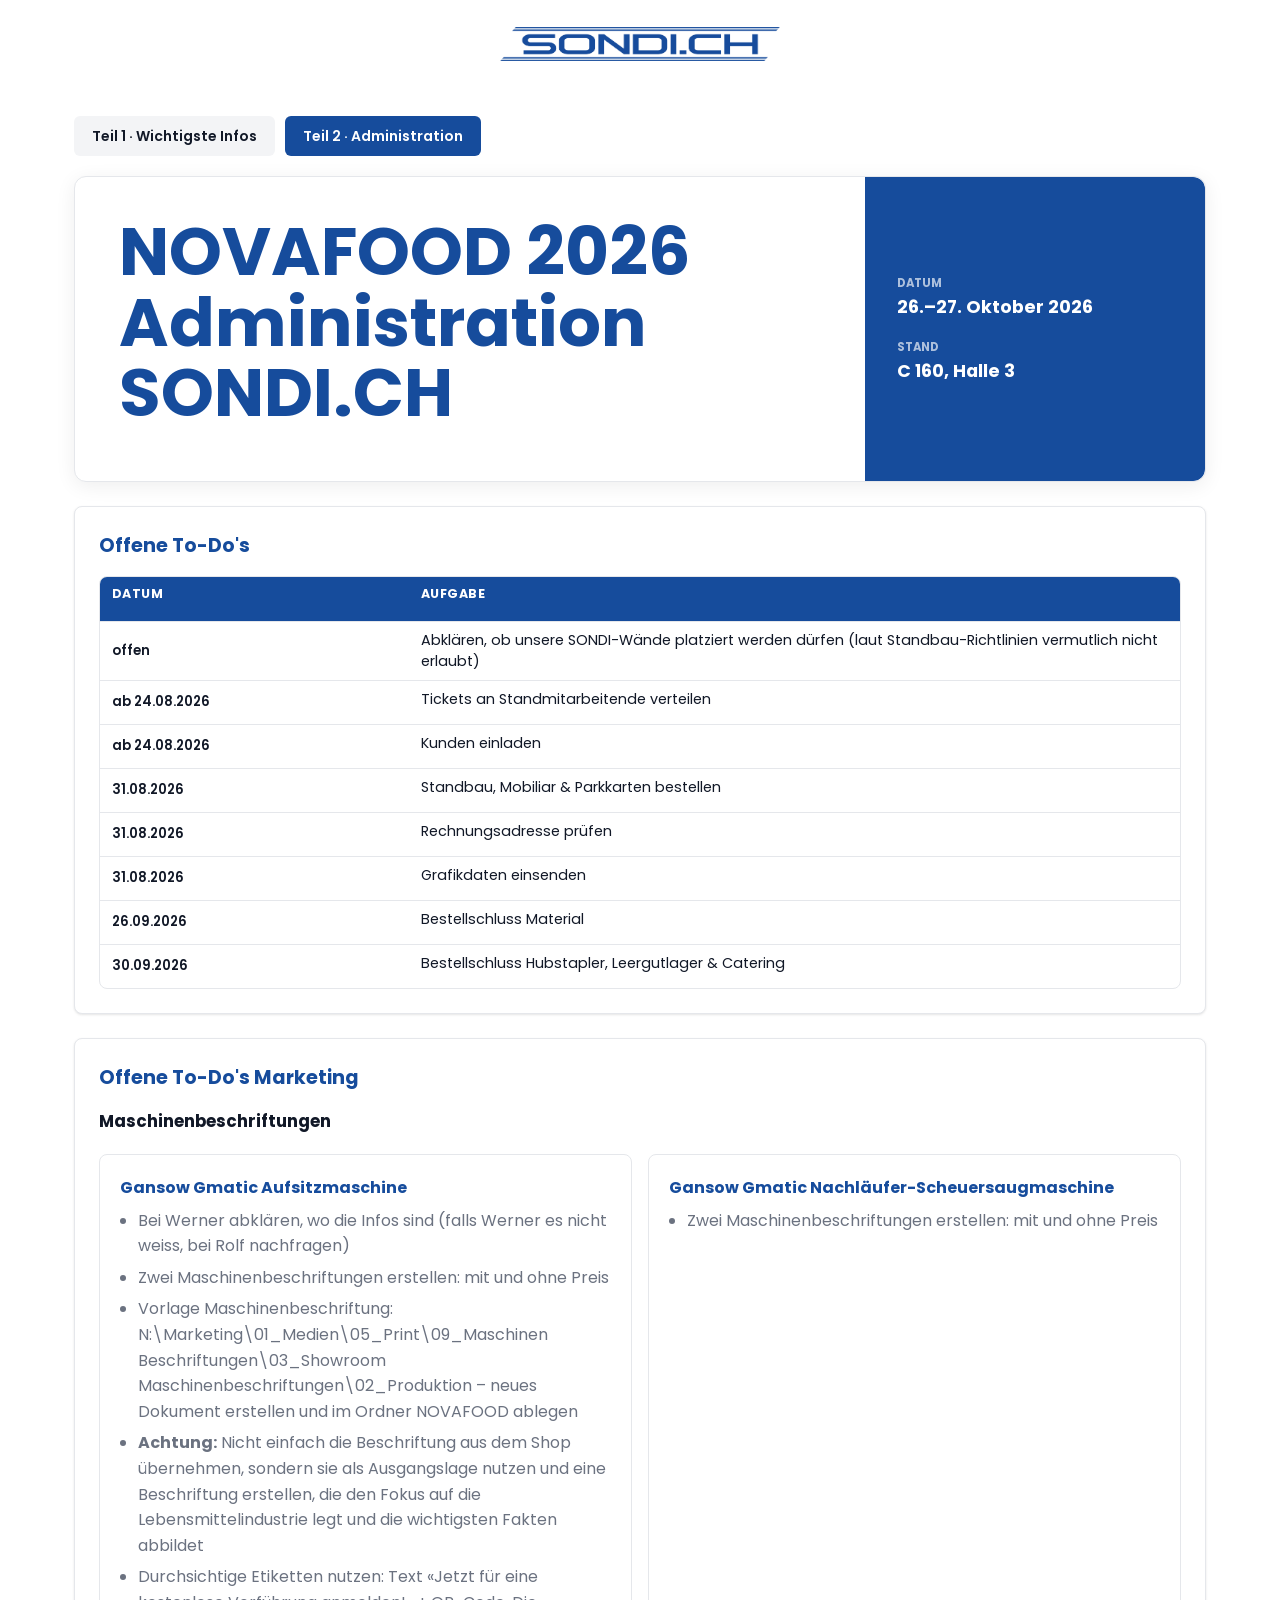
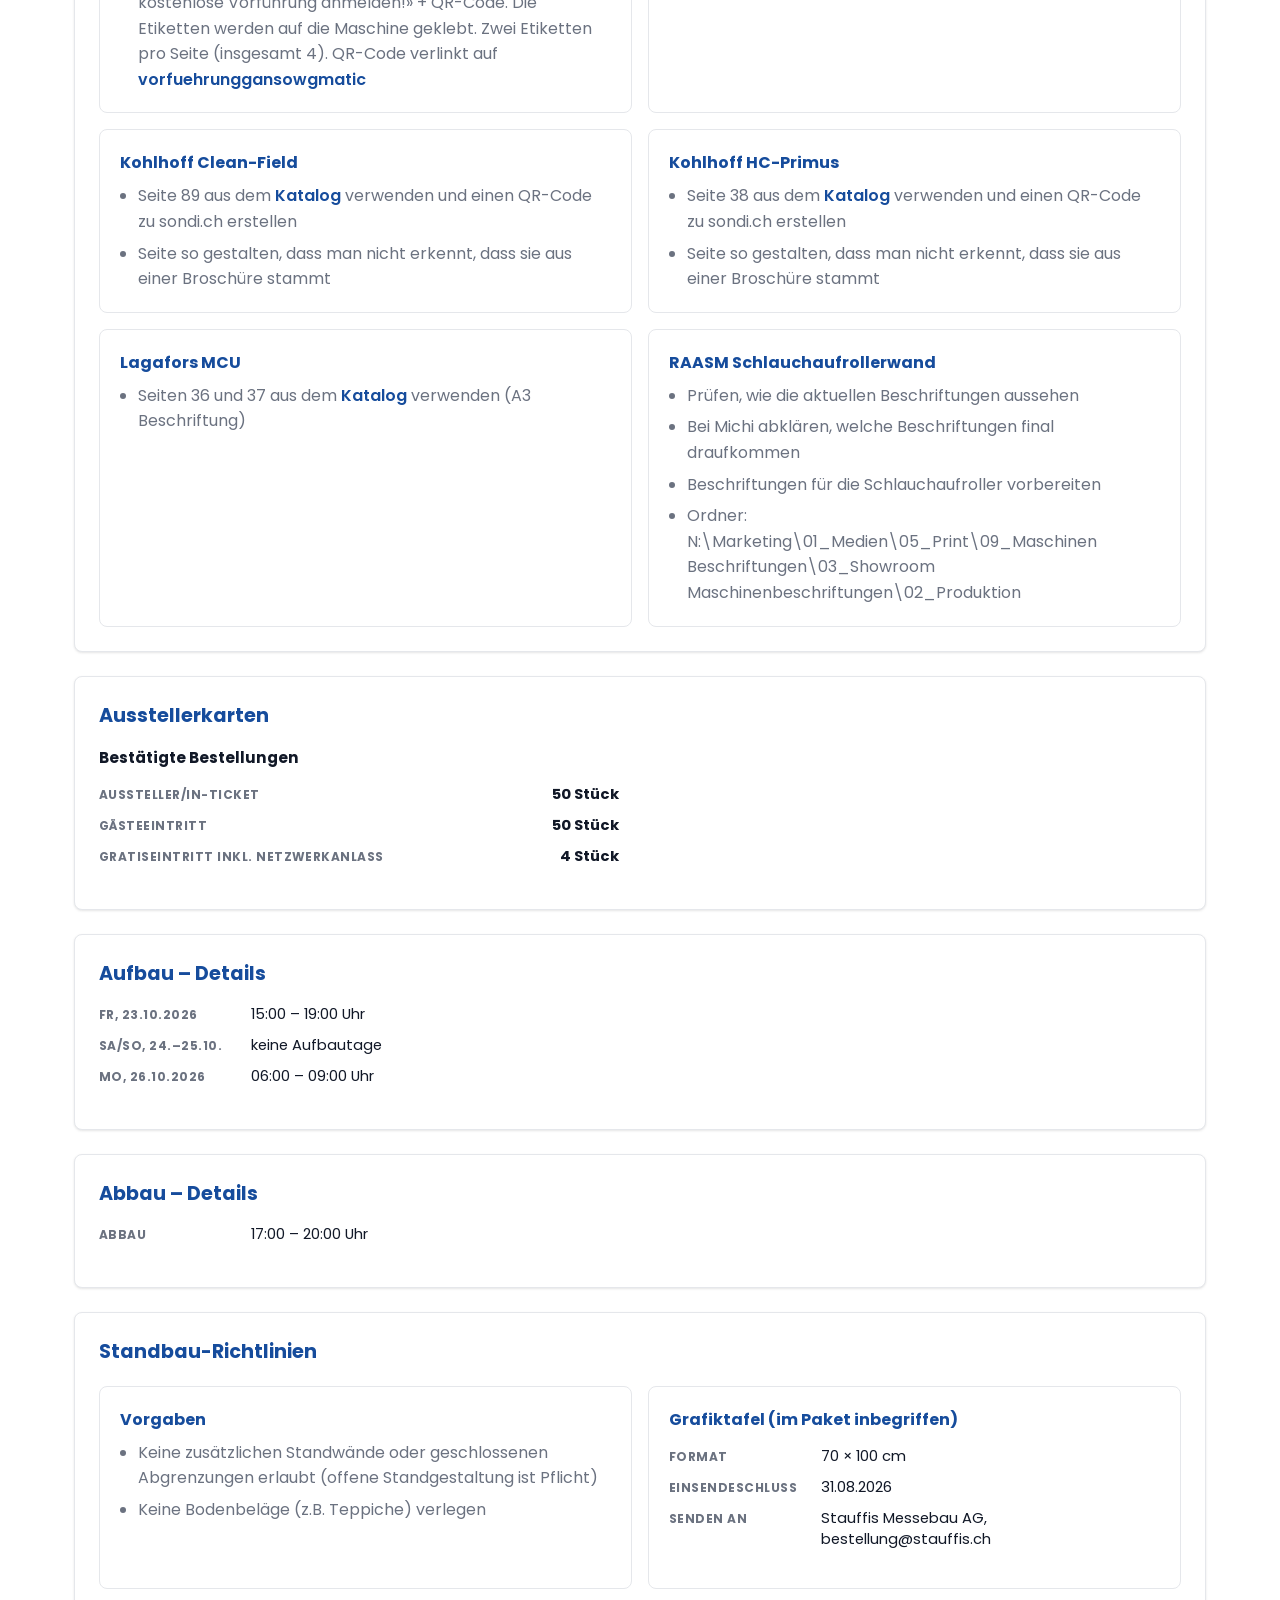
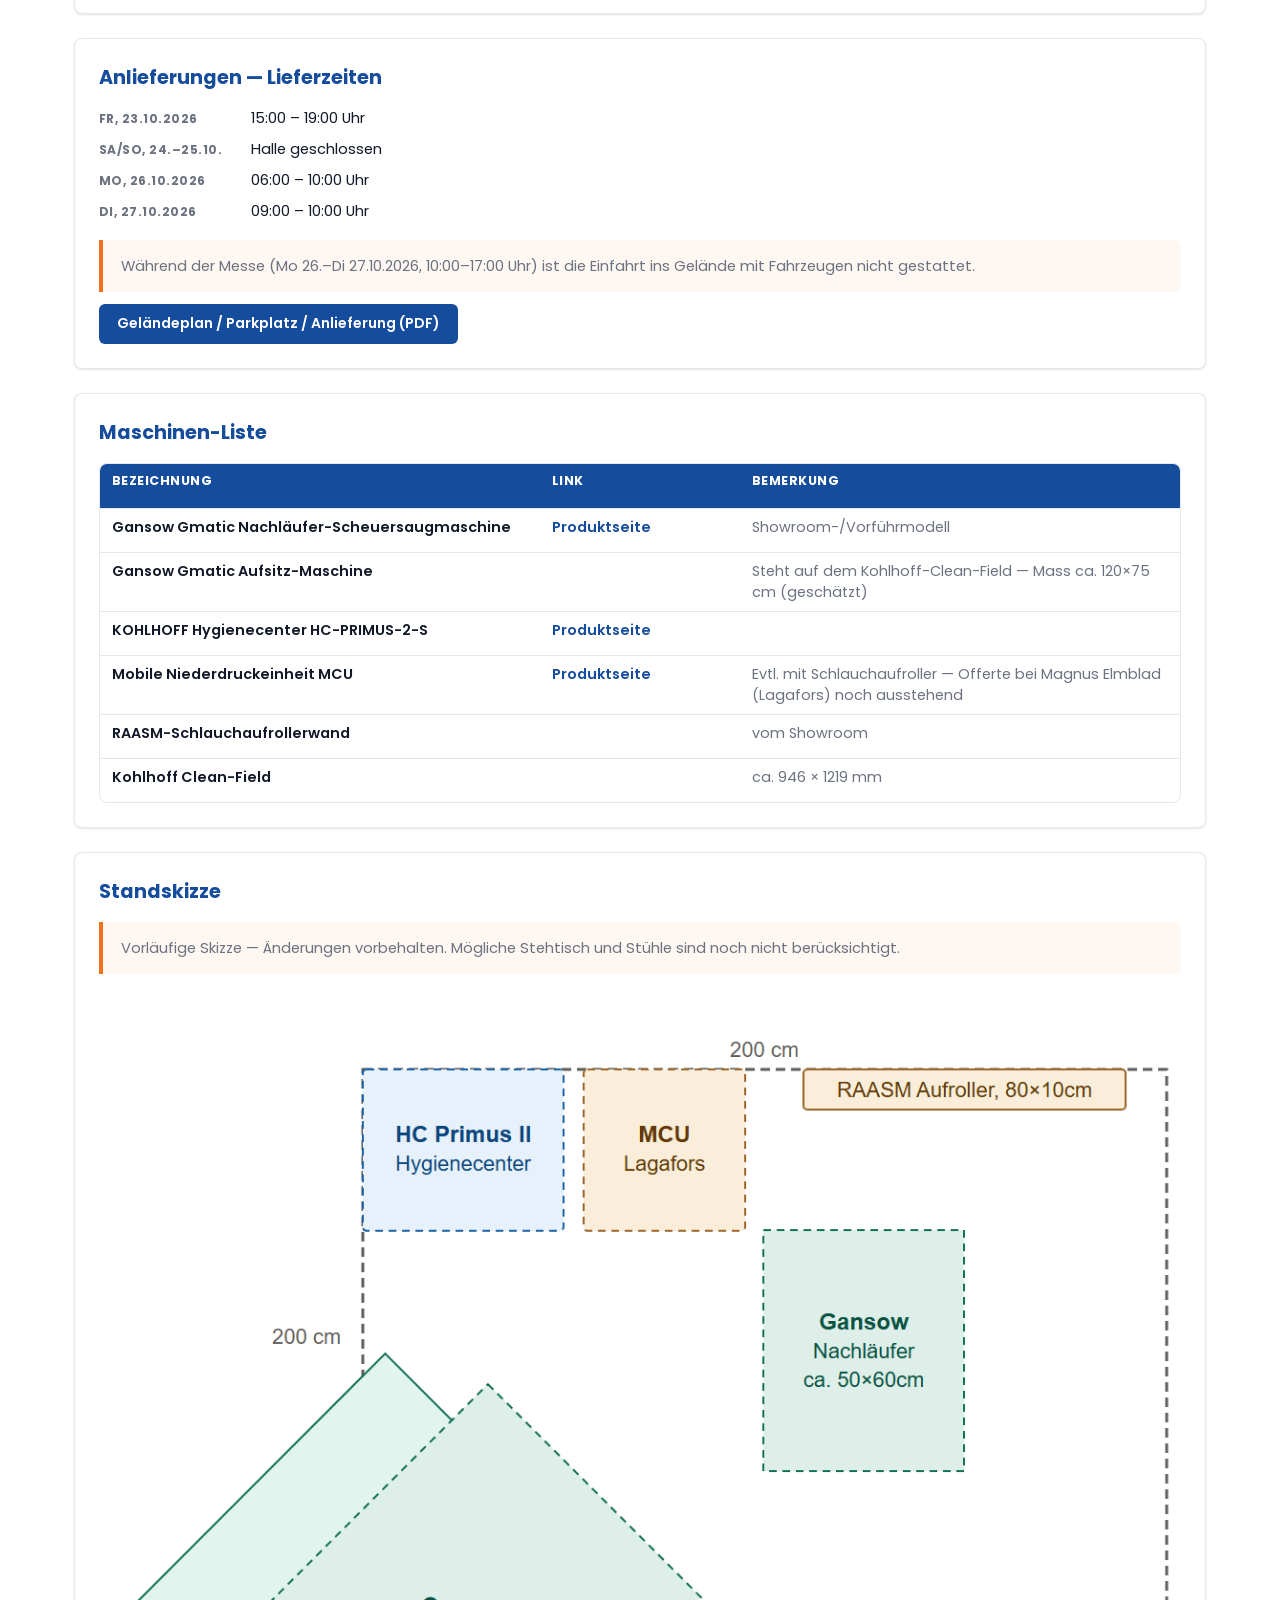
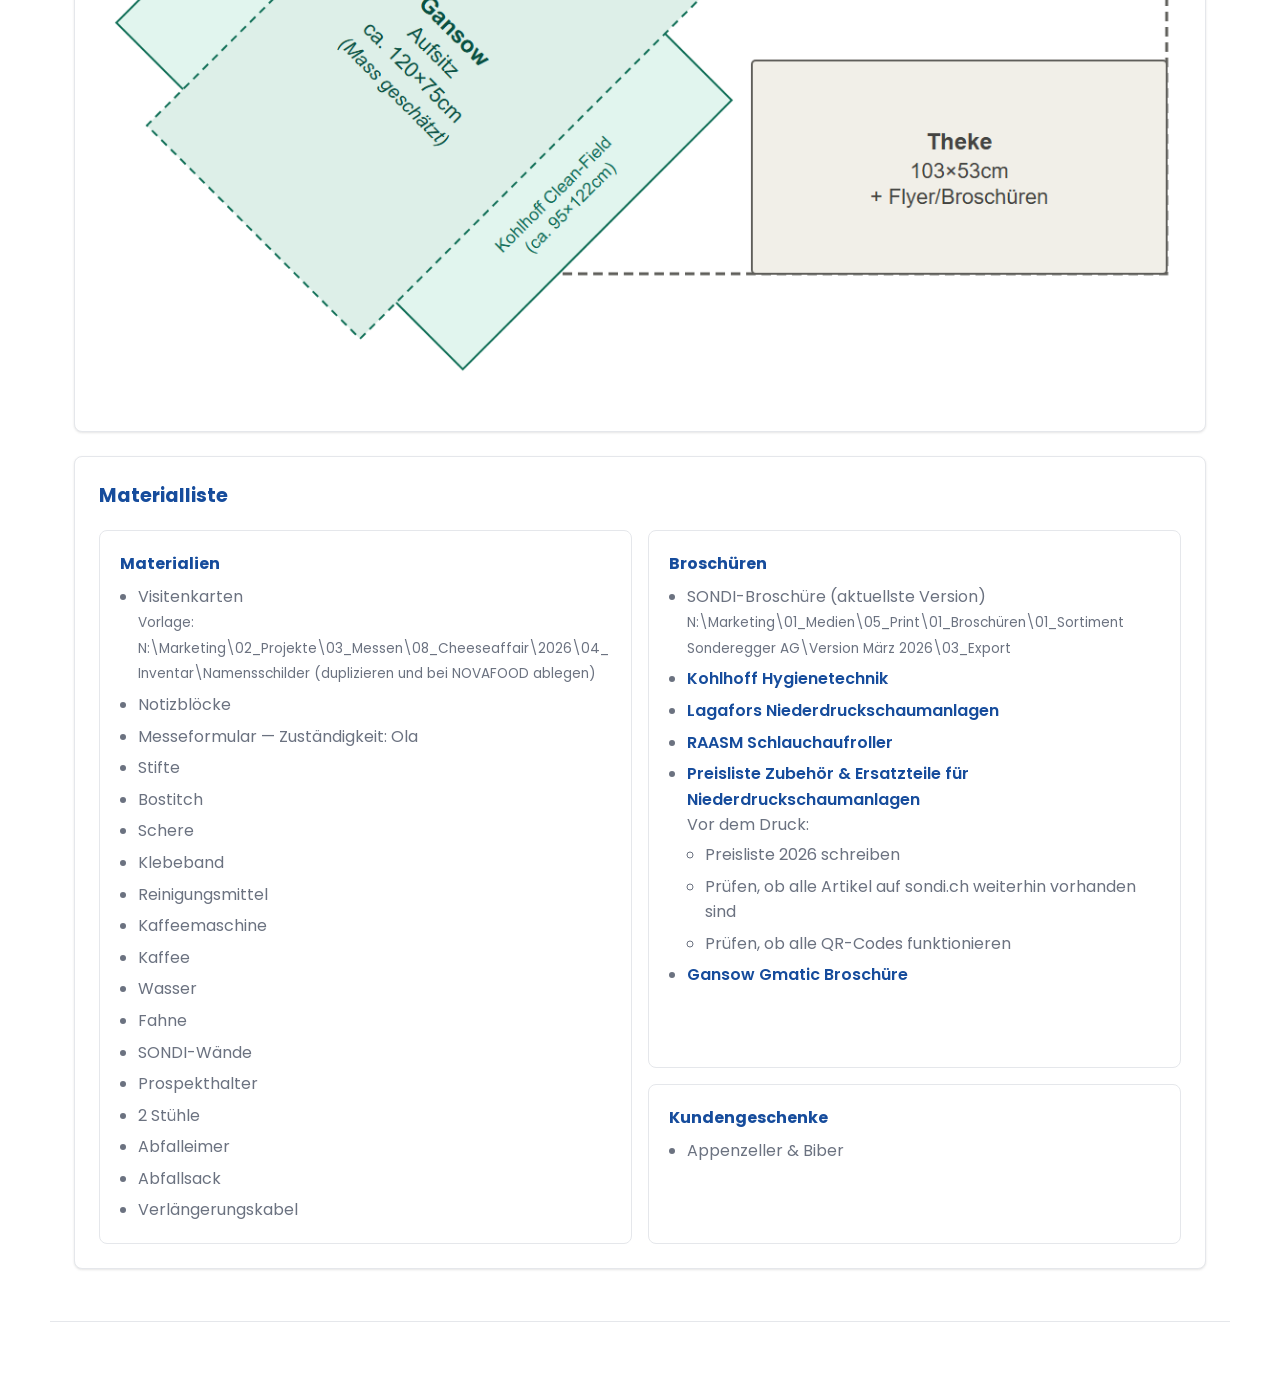
==== administration.html @ f3e2831b "Tool in Teil 1 (Wichtigste Infos) und Teil 2 (Administration) aufteilen Neu: To-Dos Marketing, Mater" ====
<!doctype html>
<html lang="de">
  <head>
    <meta charset="utf-8">
    <meta name="viewport" content="width=device-width, initial-scale=1">
    <title>NOVAFOOD 2026 – Administration SONDI.CH</title>
    <link rel="preconnect" href="https://fonts.googleapis.com">
    <link rel="preconnect" href="https://fonts.gstatic.com" crossorigin>
    <link href="https://fonts.googleapis.com/css2?family=Poppins:wght@400;500;600;700;800&display=swap" rel="stylesheet">
    <link rel="stylesheet" href="novafood-2026.css">
  </head>
  <body class="landing-page">

    <header class="topbar">
      <div class="topbar-inner">
        <a class="brand" href="index.html" aria-label="SONDI.CH Startseite">
          <img src="Logo sondi.ch_RGB.jpg" alt="SONDI.CH Logo" onerror="this.parentElement.classList.add('logo-missing')">
          <span>SONDI.CH</span>
        </a>
      </div>
    </header>

    <main>
      <div class="part-switch" role="navigation" aria-label="Bereiche">
        <a class="secondary-action" href="index.html">Teil 1 · Wichtigste Infos</a>
        <a class="primary-action" href="administration.html" aria-current="page">Teil 2 · Administration</a>
      </div>

      <section class="hero" id="infos">
        <div class="hero-copy">
          <h1>NOVAFOOD 2026<br>Administration SONDI.CH</h1>
        </div>
        <aside class="status-panel" aria-label="Projekt Kennzahlen">
          <div>
            <span class="label">Datum</span>
            <strong>26.–27. Oktober 2026</strong>
          </div>
          <div>
            <span class="label">Stand</span>
            <strong>C 160, Halle 3</strong>
          </div>
        </aside>
      </section>

      <section class="table-section" id="termine">
        <div class="section-head compact">
          <h2>Offene To-Do's</h2>
        </div>
        <div class="data-table pending-table" role="table" aria-label="Termine und To-dos">
          <div class="table-head" role="row">
            <span role="columnheader">Datum</span>
            <span role="columnheader">Aufgabe</span>
          </div>
          <div role="row"><span>offen</span><span>Abklären, ob unsere SONDI-Wände platziert werden dürfen (laut Standbau-Richtlinien vermutlich nicht erlaubt)</span></div>
          <div role="row"><span>ab 24.08.2026</span><span>Tickets an Standmitarbeitende verteilen</span></div>
          <div role="row"><span>ab 24.08.2026</span><span>Kunden einladen</span></div>
          <div role="row"><span>31.08.2026</span><span>Standbau, Mobiliar &amp; Parkkarten bestellen</span></div>
          <div role="row"><span>31.08.2026</span><span>Rechnungsadresse prüfen</span></div>
          <div role="row"><span>31.08.2026</span><span>Grafikdaten einsenden</span></div>
          <div role="row"><span>26.09.2026</span><span>Bestellschluss Material</span></div>
          <div role="row"><span>30.09.2026</span><span>Bestellschluss Hubstapler, Leergutlager &amp; Catering</span></div>
        </div>
      </section>

      <section class="info-band" id="todo-marketing">
        <div class="section-head compact">
          <h2>Offene To-Do's Marketing</h2>
        </div>
        <h3 style="margin: 0 0 4px; font-size: 1.05rem;">Maschinenbeschriftungen</h3>
        <div class="split-grid">
          <article>
            <h3>Gansow Gmatic Aufsitzmaschine</h3>
            <ul>
              <li>Bei Werner abklären, wo die Infos sind (falls Werner es nicht weiss, bei Rolf nachfragen)</li>
              <li>Zwei Maschinenbeschriftungen erstellen: mit und ohne Preis</li>
              <li>Vorlage Maschinenbeschriftung: N:\Marketing\01_Medien\05_Print\09_Maschinen Beschriftungen\03_Showroom Maschinenbeschriftungen\02_Produktion – neues Dokument erstellen und im Ordner NOVAFOOD ablegen</li>
              <li><strong>Achtung:</strong> Nicht einfach die Beschriftung aus dem Shop übernehmen, sondern sie als Ausgangslage nutzen und eine Beschriftung erstellen, die den Fokus auf die Lebensmittelindustrie legt und die wichtigsten Fakten abbildet</li>
              <li>Durchsichtige Etiketten nutzen: Text «Jetzt für eine kostenlose Vorführung anmelden!» + QR-Code. Die Etiketten werden auf die Maschine geklebt. Zwei Etiketten pro Seite (insgesamt 4). QR-Code verlinkt auf <a href="https://www.sondi.ch/vorfuehrunggansowgmatic" target="_blank" rel="noreferrer">vorfuehrunggansowgmatic</a></li>
            </ul>
          </article>
          <article>
            <h3>Gansow Gmatic Nachläufer-Scheuersaugmaschine</h3>
            <ul>
              <li>Zwei Maschinenbeschriftungen erstellen: mit und ohne Preis</li>
            </ul>
          </article>
          <article>
            <h3>Kohlhoff Clean-Field</h3>
            <ul>
              <li>Seite 89 aus dem <a href="https://sondereggershopware.s3.amazonaws.com/media/aa/91/af/1720684570/Kohlhoff_digital_DE.pdf" target="_blank" rel="noreferrer">Katalog</a> verwenden und einen QR-Code zu sondi.ch erstellen</li>
              <li>Seite so gestalten, dass man nicht erkennt, dass sie aus einer Broschüre stammt</li>
            </ul>
          </article>
          <article>
            <h3>Kohlhoff HC-Primus</h3>
            <ul>
              <li>Seite 38 aus dem <a href="https://sondereggershopware.s3.amazonaws.com/media/aa/91/af/1720684570/Kohlhoff_digital_DE.pdf" target="_blank" rel="noreferrer">Katalog</a> verwenden und einen QR-Code zu sondi.ch erstellen</li>
              <li>Seite so gestalten, dass man nicht erkennt, dass sie aus einer Broschüre stammt</li>
            </ul>
          </article>
          <article>
            <h3>Lagafors MCU</h3>
            <ul>
              <li>Seiten 36 und 37 aus dem <a href="https://sondereggershopware.s3.amazonaws.com/media/c8/df/5b/1731310208/LAGAFORS_digital_DE%20-%20sondi.ch_(2).pdf" target="_blank" rel="noreferrer">Katalog</a> verwenden (A3 Beschriftung)</li>
            </ul>
          </article>
          <article>
            <h3>RAASM Schlauchaufrollerwand</h3>
            <ul>
              <li>Prüfen, wie die aktuellen Beschriftungen aussehen</li>
              <li>Bei Michi abklären, welche Beschriftungen final draufkommen</li>
              <li>Beschriftungen für die Schlauchaufroller vorbereiten</li>
              <li>Ordner: N:\Marketing\01_Medien\05_Print\09_Maschinen Beschriftungen\03_Showroom Maschinenbeschriftungen\02_Produktion</li>
            </ul>
          </article>
        </div>
      </section>

      <section class="info-band" id="ausstellerkarten">
        <div class="section-head compact">
          <h2>Ausstellerkarten</h2>
        </div>
        <h3 style="margin-top:0; font-size:0.95rem;">Bestätigte Bestellungen</h3>
        <div class="kv-list amounts" style="max-width: 520px;">
          <div class="kv-row">
            <span class="kv-key">Aussteller/in-Ticket</span>
            <span>50 Stück</span>
          </div>
          <div class="kv-row">
            <span class="kv-key">Gästeeintritt</span>
            <span>50 Stück</span>
          </div>
          <div class="kv-row">
            <span class="kv-key">Gratiseintritt inkl. Netzwerkanlass</span>
            <span>4 Stück</span>
          </div>
        </div>
      </section>

      <section class="info-band aufbau-detail" id="aufbau">
        <div class="section-head compact">
          <h2>Aufbau – Details</h2>
        </div>
        <div class="kv-list">
          <div class="kv-row">
            <span class="kv-key">Fr, 23.10.2026</span>
            <span>15:00 – 19:00 Uhr</span>
          </div>
          <div class="kv-row">
            <span class="kv-key">Sa/So, 24.–25.10.</span>
            <span>keine Aufbautage</span>
          </div>
          <div class="kv-row">
            <span class="kv-key">Mo, 26.10.2026</span>
            <span>06:00 – 09:00 Uhr</span>
          </div>
        </div>
      </section>

      <section class="info-band" id="abbau">
        <div class="section-head compact">
          <h2>Abbau – Details</h2>
        </div>
        <div class="kv-list">
          <div class="kv-row">
            <span class="kv-key">Abbau</span>
            <span>17:00 – 20:00 Uhr</span>
          </div>
        </div>
      </section>

      <section class="info-band" id="standbau-richtlinien">
        <div class="section-head compact">
          <h2>Standbau-Richtlinien</h2>
        </div>
        <div class="split-grid">
          <article>
            <h3>Vorgaben</h3>
            <ul>
              <li>Keine zusätzlichen Standwände oder geschlossenen Abgrenzungen erlaubt (offene Standgestaltung ist Pflicht)</li>
              <li>Keine Bodenbeläge (z.B. Teppiche) verlegen</li>
            </ul>
          </article>
          <article>
            <h3>Grafiktafel (im Paket inbegriffen)</h3>
            <div class="kv-list">
              <div class="kv-row">
                <span class="kv-key">Format</span>
                <span>70 × 100 cm</span>
              </div>
              <div class="kv-row">
                <span class="kv-key">Einsendeschluss</span>
                <span>31.08.2026</span>
              </div>
              <div class="kv-row">
                <span class="kv-key">Senden an</span>
                <span>Stauffis Messebau AG, bestellung@stauffis.ch</span>
              </div>
            </div>
          </article>
        </div>
      </section>

      <section class="info-band" id="parkplaetze">
        <div class="section-head compact">
          <h2>Anlieferungen — Lieferzeiten</h2>
        </div>
        <div class="kv-list">
          <div class="kv-row">
            <span class="kv-key">Fr, 23.10.2026</span>
            <span>15:00 – 19:00 Uhr</span>
          </div>
          <div class="kv-row">
            <span class="kv-key">Sa/So, 24.–25.10.</span>
            <span>Halle geschlossen</span>
          </div>
          <div class="kv-row">
            <span class="kv-key">Mo, 26.10.2026</span>
            <span>06:00 – 10:00 Uhr</span>
          </div>
          <div class="kv-row">
            <span class="kv-key">Di, 27.10.2026</span>
            <span>09:00 – 10:00 Uhr</span>
          </div>
        </div>
        <div class="notice">Während der Messe (Mo 26.–Di 27.10.2026, 10:00–17:00 Uhr) ist die Einfahrt ins Gelände mit Fahrzeugen nicht gestattet.</div>
        <a class="primary-action" href="novafood-2026-gelaendeplan-parkplatz-anlieferung.pdf" target="_blank" rel="noreferrer" style="margin-top:12px;">Geländeplan / Parkplatz / Anlieferung (PDF)</a>
      </section>

      <section class="table-section" id="maschinen">
        <div class="section-head compact">
          <h2>Maschinen-Liste</h2>
        </div>
        <div class="data-table machine-table" role="table" aria-label="Maschinen-Liste">
          <div class="table-head" role="row">
            <span role="columnheader">Bezeichnung</span>
            <span role="columnheader">Link</span>
            <span role="columnheader">Bemerkung</span>
          </div>
          <div role="row"><span>Gansow Gmatic Nachläufer-Scheuersaugmaschine</span><span><a href="https://www.sondi.ch/gansow-gmatic-handgefuehrte-scheuersaugmaschinen" target="_blank" rel="noreferrer">Produktseite</a></span><span>Showroom-/Vorführmodell</span></div>
          <div role="row"><span>Gansow Gmatic Aufsitz-Maschine</span><span></span><span>Steht auf dem Kohlhoff-Clean-Field — Mass ca. 120×75 cm (geschätzt)</span></div>
          <div role="row"><span>KOHLHOFF Hygienecenter HC-PRIMUS-2-S</span><span><a href="https://www.sondi.ch/kohlhoff-hygienecenter-hc-primus-2-s/0313100" target="_blank" rel="noreferrer">Produktseite</a></span><span></span></div>
          <div role="row"><span>Mobile Niederdruckeinheit MCU</span><span><a href="https://www.sondi.ch/mobile-niederdruckeinheit-mcu" target="_blank" rel="noreferrer">Produktseite</a></span><span>Evtl. mit Schlauchaufroller — Offerte bei Magnus Elmblad (Lagafors) noch ausstehend</span></div>
          <div role="row"><span>RAASM-Schlauchaufrollerwand</span><span></span><span>vom Showroom</span></div>
          <div role="row"><span>Kohlhoff Clean-Field</span><span></span><span>ca. 946 × 1219 mm</span></div>
        </div>
      </section>

      <section class="info-band" id="standskizze">
        <div class="section-head compact">
          <h2>Standskizze</h2>
        </div>
        <div class="notice">
          Vorläufige Skizze — Änderungen vorbehalten. Mögliche Stehtisch und Stühle sind noch nicht berücksichtigt.
        </div>
        <img src="Standsskizze Novafood 2026.png" alt="Standsskizze NOVAFOOD 2026" style="max-width:100%; margin-top:16px; border-radius:8px;">
      </section>

      <section class="table-section" id="materialliste">
        <div class="section-head compact">
          <h2>Materialliste</h2>
        </div>
        <div class="split-grid">
          <article style="grid-row: span 2;">
            <h3>Materialien</h3>
            <ul>
              <li>Visitenkarten<br><span style="font-size:0.85rem;">Vorlage: N:\Marketing\02_Projekte\03_Messen\08_Cheeseaffair\2026\04_Inventar\Namensschilder (duplizieren und bei NOVAFOOD ablegen)</span></li>
              <li>Notizblöcke</li>
              <li>Messeformular — Zuständigkeit: Ola</li>
              <li>Stifte</li>
              <li>Bostitch</li>
              <li>Schere</li>
              <li>Klebeband</li>
              <li>Reinigungsmittel</li>
              <li>Kaffeemaschine</li>
              <li>Kaffee</li>
              <li>Wasser</li>
              <li>Fahne</li>
              <li>SONDI-Wände</li>
              <li>Prospekthalter</li>
              <li>2 Stühle</li>
              <li>Abfalleimer</li>
              <li>Abfallsack</li>
              <li>Verlängerungskabel</li>
            </ul>
          </article>
          <article>
            <h3>Broschüren</h3>
            <ul>
              <li>SONDI-Broschüre (aktuellste Version)<br><span style="font-size:0.85rem;">N:\Marketing\01_Medien\05_Print\01_Broschüren\01_Sortiment Sonderegger AG\Version März 2026\03_Export</span></li>
              <li><a href="https://sondereggershopware.s3.amazonaws.com/media/e7/dc/62/1779114306/Kohlhoff%20Hygienetechnik_sondisiert_DE.pdf" target="_blank" rel="noreferrer">Kohlhoff Hygienetechnik</a></li>
              <li><a href="https://sondereggershopware.s3.amazonaws.com/media/32/5e/6c/1779114311/Lagafors%20Niederdruckschaumanlagen_sondisiert_DE.pdf" target="_blank" rel="noreferrer">Lagafors Niederdruckschaumanlagen</a></li>
              <li><a href="https://sondereggershopware.s3.amazonaws.com/media/7c/32/ce/1779114559/RAASM%20Schlauchaufroller_sondisiert_DE.pdf" target="_blank" rel="noreferrer">RAASM Schlauchaufroller</a></li>
              <li><a href="https://sondereggershopware.s3.amazonaws.com/media/18/d7/e5/1779114436/FINAL_DE_JSch_Preisliste%20Zubehr%20und%20Ersatzteile%20Niederdruckschaumanlagen_(1).pdf" target="_blank" rel="noreferrer">Preisliste Zubehör &amp; Ersatzteile für Niederdruckschaumanlagen</a>
                <br>Vor dem Druck:
                <ul style="margin-top: 4px;">
                  <li>Preisliste 2026 schreiben</li>
                  <li>Prüfen, ob alle Artikel auf sondi.ch weiterhin vorhanden sind</li>
                  <li>Prüfen, ob alle QR-Codes funktionieren</li>
                </ul>
              </li>
              <li><a href="https://sondereggershopware.s3.amazonaws.com/media/a0/b4/ed/1779112684/Gansow%20Gmatic%20Scheuersaugmaschinen_sondisiert_DE.pdf" target="_blank" rel="noreferrer">Gansow Gmatic Broschüre</a></li>
            </ul>
          </article>
          <article>
            <h3>Kundengeschenke</h3>
            <ul>
              <li>Appenzeller &amp; Biber</li>
            </ul>
          </article>
        </div>
      </section>

    </main>

    <footer></footer>

  </body>
</html>
---- novafood-2026.css ----
:root {
  --orange: #f2711d;
  --blue: #164c9c;
  --blue-light: rgba(22, 76, 156, 0.08);
  --gray: #6b7280;
  --light: #f8fafc;
  --ink: #111827;
  --white: #ffffff;
  --line: #e5e7eb;
  --surface: #f3f4f6;
  --shadow-sm: 0 1px 3px rgba(0, 0, 0, 0.07), 0 1px 2px rgba(0, 0, 0, 0.04);
  --shadow: 0 4px 20px rgba(0, 0, 0, 0.07);
  --radius: 8px;
  --radius-sm: 6px;
  --radius-lg: 12px;
  --radius-pill: 999px;
  --transition: 150ms ease;
}

* {
  box-sizing: border-box;
}

html {
  scroll-behavior: smooth;
}

body {
  margin: 0;
  font-family: "Poppins", Arial, sans-serif;
  color: var(--ink);
  background: var(--light);
  -webkit-font-smoothing: antialiased;
}

a {
  color: var(--blue);
  font-weight: 600;
  text-decoration: none;
  transition: color var(--transition);
}

a:hover {
  color: var(--orange);
}

/* ── Topbar ─────────────────────────────────────────── */

.topbar {
  background: var(--white);
  border-bottom: 1px solid var(--line);
  position: sticky;
  top: 0;
  z-index: 10;
  box-shadow: var(--shadow-sm);
}

.topbar-inner {
  align-items: center;
  display: flex;
  gap: 24px;
  justify-content: space-between;
  margin: 0 auto;
  max-width: 1180px;
  min-height: 72px;
  padding: 14px 24px;
}

.brand {
  align-items: center;
  color: var(--blue);
  display: flex;
  min-width: 160px;
  text-decoration: none;
}

.brand img {
  display: block;
  max-height: 48px;
  max-width: 280px;
  object-fit: contain;
  width: min(280px, 40vw);
}

.brand span {
  color: var(--blue);
  display: none;
  font-size: 1.75rem;
  font-weight: 800;
}

.brand.logo-missing img {
  display: none;
}

.brand.logo-missing span {
  display: inline-block;
}

nav {
  display: flex;
  flex-wrap: wrap;
  gap: 4px;
  justify-content: flex-end;
}

nav a {
  border-radius: var(--radius-sm);
  color: var(--gray);
  font-size: 0.875rem;
  font-weight: 600;
  padding: 8px 14px;
  transition: background var(--transition), color var(--transition);
}

nav a:hover {
  background: var(--surface);
  color: var(--ink);
}

/* ── Landing Page ────────────────────────────────────── */

.landing-page {
  background: var(--white);
}

.landing-page .topbar {
  background: var(--white);
  border-bottom: none;
  box-shadow: none;
}

.landing-page .topbar-inner {
  justify-content: center;
  min-height: 88px;
}

.landing-page .brand img {
  max-height: 60px;
  width: min(320px, 55vw);
}

.landing-page main {
  min-height: calc(100vh - 160px);
}

.landing-hero {
  padding: 52px 0 20px;
  text-align: center;
}

.landing-hero h1 {
  margin-bottom: 12px;
}

.landing-hero .lead {
  margin: 0 auto;
}

.stand-choice-grid {
  display: grid;
  gap: 20px;
  grid-template-columns: repeat(2, minmax(0, 1fr));
  margin-top: 20px;
}

.stand-choice {
  background: var(--white);
  border: 1px solid var(--line);
  border-radius: var(--radius-lg);
  box-shadow: var(--shadow-sm);
  color: var(--ink);
  display: flex;
  flex-direction: column;
  min-height: 280px;
  padding: 28px;
  text-decoration: none;
  transition: box-shadow var(--transition), transform var(--transition), border-color var(--transition);
}

.stand-choice:hover {
  border-color: var(--orange);
  box-shadow: var(--shadow);
  color: var(--ink);
  transform: translateY(-2px);
}

.stand-choice h2 {
  color: var(--blue);
  font-size: 1.6rem;
  margin-bottom: 10px;
}

.stand-choice p {
  color: var(--gray);
  line-height: 1.65;
}

.stand-choice strong {
  color: var(--orange);
  margin-top: auto;
  font-size: 0.9rem;
}


/* ── Main Layout ─────────────────────────────────────── */

main {
  margin: 0 auto;
  max-width: 1180px;
  padding: 28px 24px 52px;
}

.page-title {
  align-items: end;
  display: grid;
  gap: 18px;
  grid-template-columns: minmax(0, 1fr) 300px;
  margin-bottom: 22px;
}

.page-title h1 {
  margin-bottom: 0;
}

/* ── Progress Card ───────────────────────────────────── */

.progress-card {
  background: var(--blue);
  border-radius: var(--radius);
  color: var(--white);
  padding: 20px;
}

.progress-card > span {
  color: rgba(255, 255, 255, 0.7);
  display: block;
  font-size: 0.75rem;
  font-weight: 700;
  margin-bottom: 4px;
  text-transform: uppercase;
  letter-spacing: 0.05em;
}

.progress-card strong {
  display: block;
  font-size: 1.25rem;
  margin-bottom: 10px;
}

/* ── Teil-Umschalter ─────────────────────────────────── */

.part-switch {
  display: flex;
  flex-wrap: wrap;
  gap: 10px;
  margin-bottom: 20px;
}

/* ── Hero ────────────────────────────────────────────── */

.hero {
  align-items: stretch;
  background: var(--white);
  border: 1px solid var(--line);
  border-radius: var(--radius-lg);
  box-shadow: var(--shadow);
  display: grid;
  gap: 0;
  grid-template-columns: minmax(0, 1fr) 340px;
  min-height: 300px;
  overflow: hidden;
}

.hero-copy {
  padding: 40px 44px 36px;
}

.eyebrow {
  color: var(--orange);
  font-size: 0.75rem;
  font-weight: 700;
  letter-spacing: 0.06em;
  margin: 0 0 8px;
  text-transform: uppercase;
}

h1,
h2,
h3,
p {
  margin-top: 0;
}

h1 {
  color: var(--blue);
  font-size: clamp(2rem, 5.5vw, 4.2rem);
  line-height: 1.05;
  margin-bottom: 16px;
}

.lead {
  color: var(--gray);
  font-size: 1.05rem;
  line-height: 1.7;
  max-width: 580px;
}

.hero-actions {
  display: flex;
  flex-wrap: wrap;
  gap: 10px;
  margin-top: 24px;
}

/* ── Buttons ─────────────────────────────────────────── */

.primary-action,
.secondary-action,
button,
.fact-link a {
  align-items: center;
  background: var(--blue);
  border: none;
  border-radius: var(--radius-sm);
  color: var(--white);
  cursor: pointer;
  display: inline-flex;
  font: inherit;
  font-size: 0.875rem;
  font-weight: 600;
  justify-content: center;
  min-height: 40px;
  padding: 9px 18px;
  transition: background var(--transition), transform var(--transition), box-shadow var(--transition);
}

.primary-action:hover,
.secondary-action:hover,
button:hover,
.fact-link a:hover {
  background: var(--orange);
  color: var(--white);
  box-shadow: 0 4px 12px rgba(242, 113, 29, 0.3);
}

.secondary-action {
  background: var(--surface);
  color: var(--ink);
}

.secondary-action:hover {
  background: var(--orange);
  color: var(--white);
}

/* ── Status Panel ────────────────────────────────────── */

.status-panel {
  background: var(--blue);
  border-radius: 0 var(--radius-lg) var(--radius-lg) 0;
  color: var(--white);
  display: flex;
  flex-direction: column;
  gap: 20px;
  justify-content: center;
  padding: 32px;
}

.label {
  color: rgba(255, 255, 255, 0.65);
  display: block;
  font-size: 0.72rem;
  font-weight: 700;
  letter-radius: 0.05em;
  margin-bottom: 4px;
  text-transform: uppercase;
}

.status-panel strong {
  display: block;
  font-size: 1.1rem;
  line-height: 1.3;
}

.progress-track {
  background: rgba(255, 255, 255, 0.2);
  border-radius: var(--radius-pill);
  height: 6px;
  overflow: hidden;
}

.progress-track span {
  background: var(--orange);
  border-radius: var(--radius-pill);
  display: block;
  height: 100%;
  transition: width 0.6s ease;
  width: 0;
}

/* ── Grids ───────────────────────────────────────────── */

.quick-grid,
.facts-grid,
.pdf-grid,
.checklist-grid,
.timeline-grid,
.machine-grid,
.risk-grid {
  display: grid;
  gap: 16px;
  margin-top: 20px;
}

.quick-grid {
  grid-template-columns: repeat(4, minmax(0, 1fr));
}

.two-col-grid {
  grid-template-columns: repeat(2, minmax(0, 1fr));
}

.facts-grid {
  display: grid;
  gap: 12px;
  grid-template-columns: repeat(6, minmax(0, 1fr));
  margin-top: 0;
}

/* ── Cards ───────────────────────────────────────────── */

.quick-grid article,
.facts-grid article,
.pdf-grid article,
.checklist-card,
.notes-section,
.team-layout,
.info-band,
.machine-section,
.open-points,
.table-section,
.timeline-grid article,
.risk {
  background: var(--white);
  border: 1px solid var(--line);
  border-radius: var(--radius);
  box-shadow: var(--shadow-sm);
}

.quick-grid article,
.pdf-grid article {
  min-height: 180px;
  padding: 22px;
  transition: box-shadow var(--transition), transform var(--transition);
}

.quick-grid article:hover {
  box-shadow: var(--shadow);
  transform: translateY(-1px);
}

.facts-grid article {
  min-height: 130px;
  padding: 20px;
}

.facts-grid h2 {
  color: var(--blue);
  font-size: 0.95rem;
  margin-bottom: 8px;
}

.facts-grid p {
  color: var(--gray);
  font-size: 0.9rem;
  line-height: 1.55;
  margin-bottom: 0;
}

.fact-link a {
  display: inline-flex;
  align-items: center;
  font-weight: 600;
  min-height: 36px;
  padding: 7px 14px;
  font-size: 0.85rem;
}

/* ── PDF Grid ────────────────────────────────────────── */

.pdf-grid {
  grid-template-columns: repeat(2, minmax(0, 1fr));
}

.pdf-grid article {
  align-items: flex-start;
  display: flex;
  flex-direction: column;
  justify-content: space-between;
}

/* ── Chips / Badges ──────────────────────────────────── */

.chip {
  border-radius: var(--radius-pill);
  display: inline-block;
  font-size: 0.72rem;
  font-weight: 700;
  letter-spacing: 0.04em;
  margin-bottom: 14px;
  padding: 4px 12px;
  text-transform: uppercase;
}

.chip.blue {
  background: rgba(22, 76, 156, 0.1);
  color: var(--blue);
}

.chip.orange {
  background: rgba(242, 113, 29, 0.12);
  color: #b84f0a;
}

.chip.gray {
  background: var(--surface);
  color: var(--gray);
}

/* ── Headings in cards ───────────────────────────────── */

.quick-grid h2,
.section-head h2 {
  color: var(--blue);
  font-size: 1.2rem;
  margin-bottom: 8px;
}

.quick-grid p,
.pdf-grid p,
.split-grid p,
.team-grid p,
.machine-grid p,
.notice,
.risk p {
  color: var(--gray);
  font-size: 0.92rem;
  line-height: 1.65;
}

/* ── Section Head ────────────────────────────────────── */

.section-head {
  margin: 44px 0 16px;
}

.section-head.compact {
  margin: 0 0 16px;
}

/* ── Checklist ───────────────────────────────────────── */

.checklist-grid {
  grid-template-columns: repeat(2, minmax(0, 1fr));
}

.checklist-card {
  padding: 22px;
}

.card-title {
  align-items: center;
  border-bottom: 1px solid var(--line);
  display: flex;
  gap: 12px;
  justify-content: space-between;
  margin-bottom: 12px;
  padding-bottom: 12px;
}

.card-title h3 {
  color: var(--blue);
  font-size: 1.05rem;
  margin-bottom: 0;
}

.count {
  color: var(--orange);
  font-weight: 700;
  font-size: 0.875rem;
}

label {
  align-items: flex-start;
  color: var(--gray);
  display: flex;
  gap: 10px;
  line-height: 1.45;
  margin: 11px 0;
}

/* ── Info Band / Sections ────────────────────────────── */

.info-band,
.machine-section,
.open-points,
.table-section {
  margin-top: 24px;
  padding: 24px;
}

/* ── Pill List ───────────────────────────────────────── */

.pill-list {
  display: flex;
  flex-wrap: wrap;
  gap: 8px;
}

.pill-list span,
.machine-brand,
.risk span {
  background: var(--blue-light);
  border-radius: var(--radius-pill);
  color: var(--blue);
  display: inline-block;
  font-size: 0.75rem;
  font-weight: 700;
  letter-spacing: 0.03em;
  padding: 4px 12px;
  text-transform: uppercase;
}

/* ── Split / Team Grids ──────────────────────────────── */

.split-grid,
.team-grid {
  display: grid;
  gap: 16px;
  grid-template-columns: repeat(2, minmax(0, 1fr));
  margin-top: 20px;
}

.three-columns {
  grid-template-columns: repeat(3, minmax(0, 1fr));
}

.split-grid article,
.team-grid article {
  border: 1px solid var(--line);
  border-radius: var(--radius);
  padding: 20px;
}

.split-grid h3,
.team-grid h3,
.timeline-grid h2,
.machine-grid h3,
.risk h3 {
  color: var(--blue);
  font-size: 1rem;
  margin-bottom: 8px;
}

ul {
  color: var(--gray);
  line-height: 1.6;
  margin: 0;
  padding-left: 18px;
}

li + li {
  margin-top: 6px;
}

.split-grid li {
  overflow-wrap: anywhere;
}

.name-list {
  color: var(--ink);
  font-weight: 600;
}

/* ── Timeline ────────────────────────────────────────── */

.timeline-grid {
  grid-template-columns: repeat(3, minmax(0, 1fr));
}

.timeline-grid article,
.risk {
  padding: 22px;
}

/* ── Machine Grid ────────────────────────────────────── */

.machine-grid {
  grid-template-columns: repeat(4, minmax(0, 1fr));
}

.machine-grid article {
  border: 1px solid var(--line);
  border-radius: var(--radius);
  min-height: 160px;
  padding: 18px;
}

.machine-brand {
  background: rgba(242, 113, 29, 0.1);
  border-radius: var(--radius-pill);
  color: #b84f0a;
  margin-bottom: 12px;
}

/* ── Notice ──────────────────────────────────────────── */

.notice {
  background: rgba(242, 113, 29, 0.06);
  border-left: 4px solid var(--orange);
  border-radius: 0 var(--radius-sm) var(--radius-sm) 0;
  margin-top: 16px;
  padding: 14px 18px;
}

/* ── Risk Grid ───────────────────────────────────────── */

.risk-grid {
  grid-template-columns: repeat(3, minmax(0, 1fr));
}

.risk.high {
  border-top: 4px solid var(--orange);
}

.risk.medium {
  border-top: 4px solid var(--blue);
}

.risk.low {
  border-top: 4px solid var(--gray);
}

/* ── Key-Value List (Aufbau Detail) ──────────────────── */

.kv-list {
  display: flex;
  flex-direction: column;
  gap: 10px;
  margin: 14px 0 18px;
}

.kv-row {
  align-items: baseline;
  display: flex;
  gap: 12px;
  font-size: 0.92rem;
}

.kv-list.amounts .kv-row {
  justify-content: space-between;
}

.kv-list.amounts .kv-row > span:last-child {
  font-weight: 700;
  margin-left: 24px;
  text-align: right;
}

.kv-key {
  color: var(--gray);
  font-size: 0.75rem;
  font-weight: 700;
  letter-spacing: 0.04em;
  min-width: 140px;
  text-transform: uppercase;
}

.map-links {
  display: flex;
  flex-wrap: wrap;
  gap: 8px;
  margin-top: 18px;
}

.map-links a {
  background: var(--surface);
  border-radius: var(--radius-pill);
  color: var(--blue);
  font-size: 0.8rem;
  font-weight: 600;
  padding: 6px 16px;
  transition: background var(--transition), color var(--transition);
}

.map-links a:hover {
  background: var(--blue);
  color: var(--white);
}

/* ── Team / Notes ────────────────────────────────────── */

.team-layout,
.notes-section {
  margin-top: 24px;
  padding: 24px;
}

/* ── Tables ──────────────────────────────────────────── */

.schedule-table {
  border: 1px solid var(--line);
  border-radius: var(--radius);
  overflow: hidden;
}

.schedule-table > div {
  display: grid;
  grid-template-columns: 1.2fr 0.9fr 1.2fr 1.5fr;
}

.schedule-table span {
  border-top: 1px solid var(--line);
  color: var(--gray);
  font-size: 0.9rem;
  min-height: 50px;
  padding: 13px 14px;
}

.schedule-table .table-head span {
  background: var(--blue);
  border-top: 0;
  color: var(--white);
  font-size: 0.8rem;
  font-weight: 700;
  letter-spacing: 0.03em;
  text-transform: uppercase;
}

.data-table {
  border: 1px solid var(--line);
  border-radius: var(--radius);
  overflow-x: auto;
}

.data-table > div {
  display: grid;
  min-width: 860px;
}

.machine-table > div {
  grid-template-columns: 2.2fr 1fr 2.2fr;
}

.material-table > div {
  grid-template-columns: 2fr 1fr 1fr 2fr;
}

.teilnehmer-table > div {
  grid-template-columns: 1.5fr 1fr 1.2fr;
  min-width: 360px;
}

.teilnehmer-table span {
  min-height: 44px;
  padding: 8px 14px;
}

.pending-table > div {
  grid-template-columns: 1.2fr 3fr;
}

.pending-table div:not(.table-head) span:nth-child(1) {
  align-items: center;
  color: var(--orange);
  display: flex;
  font-size: 0.82rem;
  font-weight: 700;
  white-space: nowrap;
}

.pending-table div:not(.table-head) span:nth-child(2) {
  color: var(--ink);
}

.data-table span {
  border-top: 1px solid var(--line);
  color: var(--gray);
  display: block;
  font-size: 0.9rem;
  min-height: 50px;
  padding: 11px 14px;
  transition: background var(--transition);
}

.data-table div:not(.table-head):hover span {
  background: var(--surface);
}

.machine-table span,
.material-table span,
.pending-table span {
  min-height: 44px;
  padding: 8px 12px;
}

.sub-row span {
  background: var(--surface);
  border-top-color: transparent;
}

.sub-row .sub-item {
  color: var(--gray);
  font-size: 0.875rem;
  padding-left: 32px;
  position: relative;
}

.sub-row .sub-item::before {
  color: var(--line);
  content: "↳";
  left: 14px;
  position: absolute;
}

.row-to-oega span {
  background: rgba(16, 149, 100, 0.07) !important;
  border-top-color: rgba(16, 149, 100, 0.2) !important;
}


.row-red span {
  background: rgba(220, 53, 69, 0.07) !important;
  border-top-color: rgba(220, 53, 69, 0.2) !important;
}

.row-green span {
  background: rgba(25, 135, 84, 0.07) !important;
  border-top-color: rgba(25, 135, 84, 0.2) !important;
}

.machine-legend {
  display: flex;
  gap: 20px;
  margin-bottom: 14px;
  font-size: 0.82rem;
}

.machine-legend .leg-item {
  display: flex;
  align-items: center;
  gap: 7px;
}

.machine-legend .leg-dot {
  width: 12px;
  height: 12px;
  border-radius: 3px;
  flex-shrink: 0;
}

.machine-legend .leg-dot.red { background: rgba(220, 53, 69, 0.5); }
.machine-legend .leg-dot.green { background: rgba(25, 135, 84, 0.5); }

.data-table .table-head span {
  background: var(--blue);
  border-top: 0;
  color: var(--white);
  font-size: 0.78rem;
  font-weight: 700;
  letter-spacing: 0.04em;
  text-transform: uppercase;
}

.data-table div:not(.table-head) span:first-child {
  color: var(--ink);
  font-weight: 600;
}



/* ── Textarea ────────────────────────────────────────── */

textarea {
  border: 1px solid var(--line);
  border-radius: var(--radius-sm);
  color: var(--ink);
  display: block;
  font: inherit;
  font-size: 0.95rem;
  min-height: 180px;
  padding: 14px;
  resize: vertical;
  transition: border-color var(--transition), box-shadow var(--transition);
  width: 100%;
}

textarea:focus {
  border-color: var(--orange);
  box-shadow: 0 0 0 3px rgba(242, 113, 29, 0.12);
  outline: none;
}

/* ── Note Actions ────────────────────────────────────── */

.note-actions {
  display: flex;
  flex-wrap: wrap;
  gap: 10px;
  justify-content: flex-end;
  margin-top: 14px;
}

/* ── Footer ──────────────────────────────────────────── */

footer {
  border-top: 1px solid var(--line);
  color: var(--gray);
  font-size: 0.8rem;
  margin: 0 auto;
  max-width: 1180px;
  padding: 20px 24px 32px;
}

/* ── Responsive ──────────────────────────────────────── */

@media (max-width: 940px) {
  .hero {
    grid-template-columns: 1fr;
  }

  .topbar-inner {
    align-items: flex-start;
    flex-direction: column;
  }

  nav {
    justify-content: flex-start;
  }

  .quick-grid,
  .facts-grid,
  .pdf-grid,
  .checklist-grid,
  .timeline-grid,
  .machine-grid,
  .risk-grid,
  .three-columns {
    grid-template-columns: repeat(2, minmax(0, 1fr));
  }

  .status-panel {
    border-radius: 0 0 var(--radius-lg) var(--radius-lg);
    display: grid;
    grid-template-columns: repeat(3, minmax(0, 1fr));
  }

  .page-title {
    grid-template-columns: 1fr;
  }

  .progress-track {
    grid-column: 1 / -1;
  }
}

@media (max-width: 680px) {
  .topbar-inner {
    min-height: auto;
    padding: 12px 16px;
  }

  main {
    padding: 16px 14px 36px;
  }

  .hero-copy,
  .status-panel,
  .quick-grid article,
  .facts-grid article,
  .pdf-grid article,
  .checklist-card,
  .team-layout,
  .notes-section,
  .info-band,
  .machine-section,
  .open-points,
  .timeline-grid article,
  .risk {
    padding: 18px;
  }

  .quick-grid,
  .two-col-grid,
  .facts-grid,
  .pdf-grid,
  .checklist-grid,
  .timeline-grid,
  .machine-grid,
  .risk-grid,
  .split-grid,
  .team-grid,
  .three-columns,
  .stand-choice-grid {
    grid-template-columns: 1fr;
  }

  .landing-hero {
    padding-top: 28px;
  }

  .stand-choice {
    min-height: 210px;
    padding: 20px;
  }

  .status-panel {
    grid-template-columns: 1fr;
  }

  .schedule-table,
  .schedule-table > div {
    display: block;
  }

  .schedule-table .table-head {
    display: none;
  }

  .schedule-table span {
    display: block;
    min-height: auto;
  }

  .schedule-table span:first-child {
    background: var(--blue-light);
    color: var(--blue);
    font-weight: 700;
  }

  .brand img {
    width: min(260px, 72vw);
  }

  /* Teilnehmer table: card layout */
  .teilnehmer-table {
    overflow-x: visible;
  }

  .teilnehmer-table > div {
    min-width: 0;
  }

  .teilnehmer-table .table-head {
    display: none;
  }

  .teilnehmer-table div:not(.table-head) {
    border-bottom: 1px solid var(--line);
    display: block;
    padding: 10px 14px;
  }

  .teilnehmer-table div:not(.table-head) span {
    border-top: none;
    display: block;
    min-height: 0;
    padding: 2px 0;
  }

  .teilnehmer-table div:not(.table-head) span:nth-child(1) {
    color: var(--ink);
    font-size: 0.9rem;
    font-weight: 600;
    padding-bottom: 2px;
  }

  .teilnehmer-table div:not(.table-head) span:nth-child(2) {
    color: var(--gray);
    font-size: 0.78rem;
  }

  .teilnehmer-table div:not(.table-head) span:nth-child(3) {
    color: var(--gray);
    font-size: 0.75rem;
    padding-bottom: 2px;
  }

  /* Machine & Material table: card layout */
  .machine-table,
  .material-table {
    overflow-x: visible;
  }

  .machine-table > div,
  .material-table > div {
    min-width: 0;
  }

  .machine-table .table-head,
  .material-table .table-head {
    display: none;
  }

  .machine-table div:not(.table-head),
  .material-table div:not(.table-head) {
    border-bottom: 1px solid var(--line);
    padding: 10px 12px;
  }

  .machine-table div:not(.table-head) span,
  .material-table div:not(.table-head) span {
    border-top: none;
    display: block;
    min-height: 0;
    padding: 2px 0;
  }

  .machine-table div:not(.table-head) span:nth-child(1),
  .material-table div:not(.table-head) span:nth-child(1) {
    color: var(--ink);
    font-size: 0.9rem;
    font-weight: 600;
    padding-top: 2px;
  }

  .material-table div:not(.table-head) span:nth-child(2) {
    color: var(--gray);
    font-size: 0.78rem;
  }

  .material-table div:not(.table-head) span:nth-child(2)::before {
    color: var(--ink);
    content: "Anzahl: ";
    font-size: 0.72rem;
    font-weight: 700;
  }

  .material-table div:not(.table-head) span:nth-child(3) {
    color: var(--gray);
    font-size: 0.75rem;
  }

  .material-table div:not(.table-head) span:nth-child(3)::before {
    color: var(--ink);
    content: "Kategorie: ";
    font-size: 0.72rem;
    font-weight: 700;
  }

  .material-table div:not(.table-head) span:nth-child(4) {
    color: var(--gray);
    font-size: 0.75rem;
    font-style: italic;
    padding-bottom: 4px;
  }

  .material-table div:not(.table-head) span:nth-child(4):empty {
    display: none;
  }

  .machine-table div:not(.table-head) span:nth-child(2) {
    font-size: 0.82rem;
  }

  .machine-table div:not(.table-head) span:nth-child(2):empty {
    display: none;
  }

  .machine-table div:not(.table-head) span:nth-child(3) {
    color: var(--gray);
    font-size: 0.75rem;
    font-style: italic;
    padding-bottom: 4px;
  }

  .machine-table div:not(.table-head) span:nth-child(3):empty {
    display: none;
  }

  /* Pending table: card layout */
  .pending-table {
    overflow-x: visible;
  }

  .pending-table > div {
    min-width: 0;
  }

  .pending-table .table-head {
    display: none;
  }

  .pending-table div:not(.table-head) {
    border-bottom: 1px solid var(--line);
    padding: 10px 12px;
  }

  .pending-table div:not(.table-head) span {
    border-top: none;
    display: block;
    min-height: 0;
    padding: 2px 0;
  }

  .pending-table div:not(.table-head) span:nth-child(1) {
    color: var(--orange);
    font-size: 0.78rem;
    font-weight: 700;
    padding-top: 2px;
  }

  .pending-table div:not(.table-head) span:nth-child(2) {
    color: var(--ink);
    font-size: 0.9rem;
    font-weight: 600;
    padding-bottom: 4px;
  }

  /* kv-row: allow wrapping on very narrow screens */
  .kv-row {
    flex-wrap: wrap;
  }

  .kv-key {
    min-width: 100px;
  }
}

@media print {
  .topbar,
  .hero-actions,
  .note-actions {
    display: none;
  }

  body {
    background: var(--white);
  }

  main,
  footer {
    max-width: none;
  }

  .quick-grid,
  .checklist-grid {
    grid-template-columns: repeat(2, minmax(0, 1fr));
  }

  .quick-grid article,
  .facts-grid article,
  .pdf-grid article,
  .checklist-card,
  .notes-section,
  .team-layout,
  .info-band,
  .machine-section,
  .open-points,
  .table-section,
  .timeline-grid article,
  .risk,
  .hero {
    box-shadow: none;
  }
}
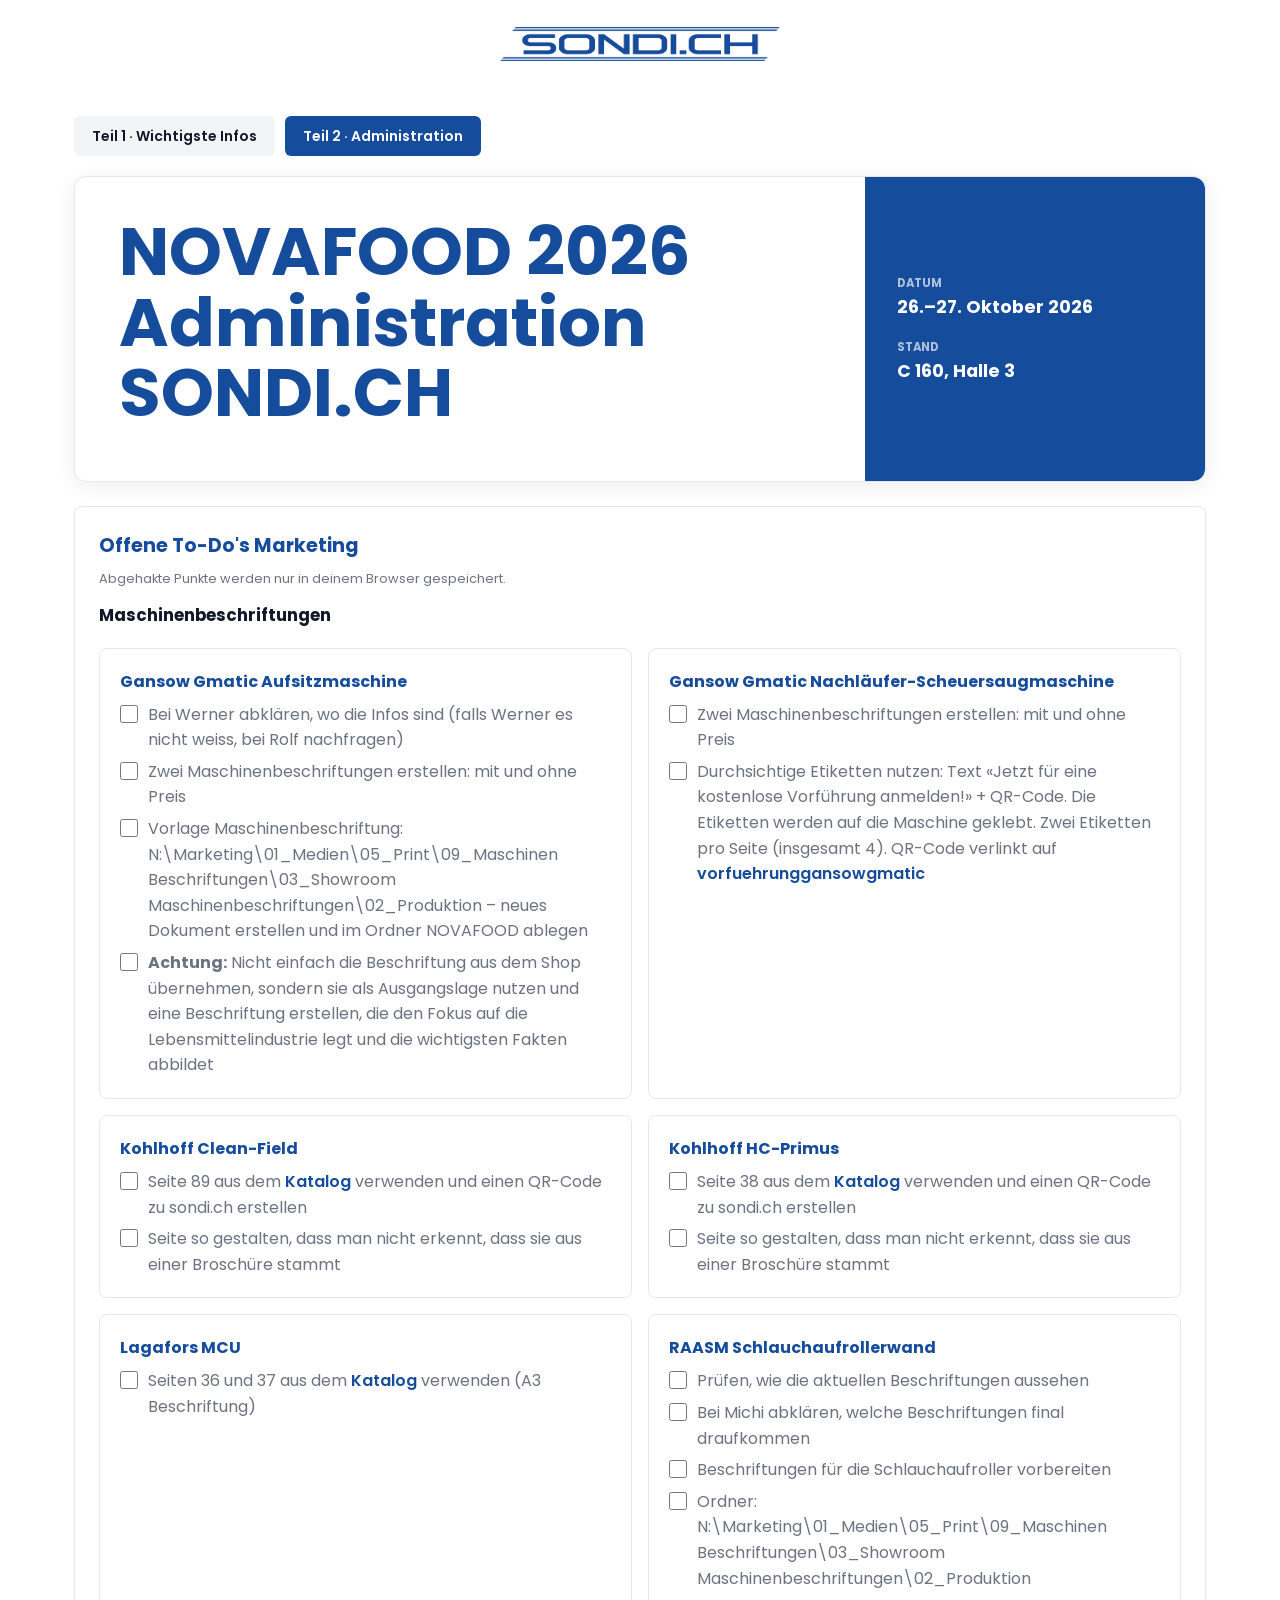
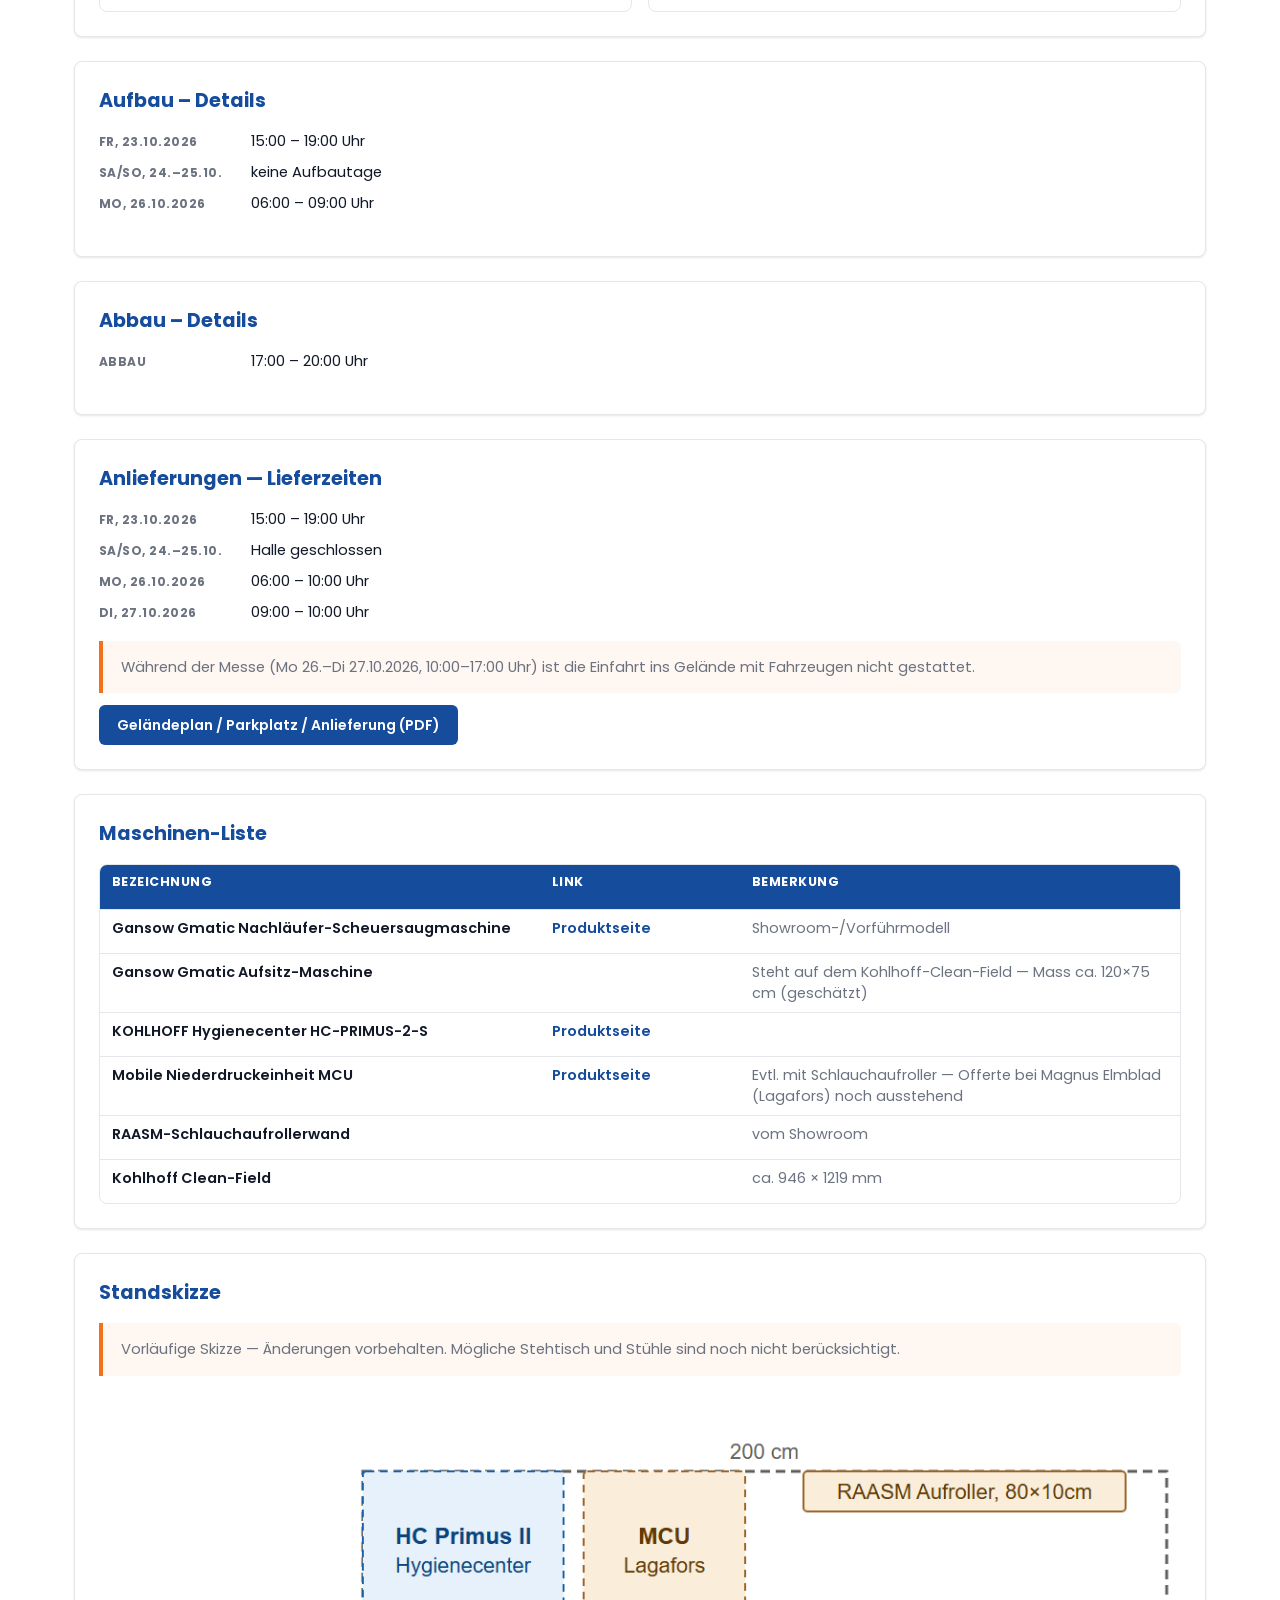
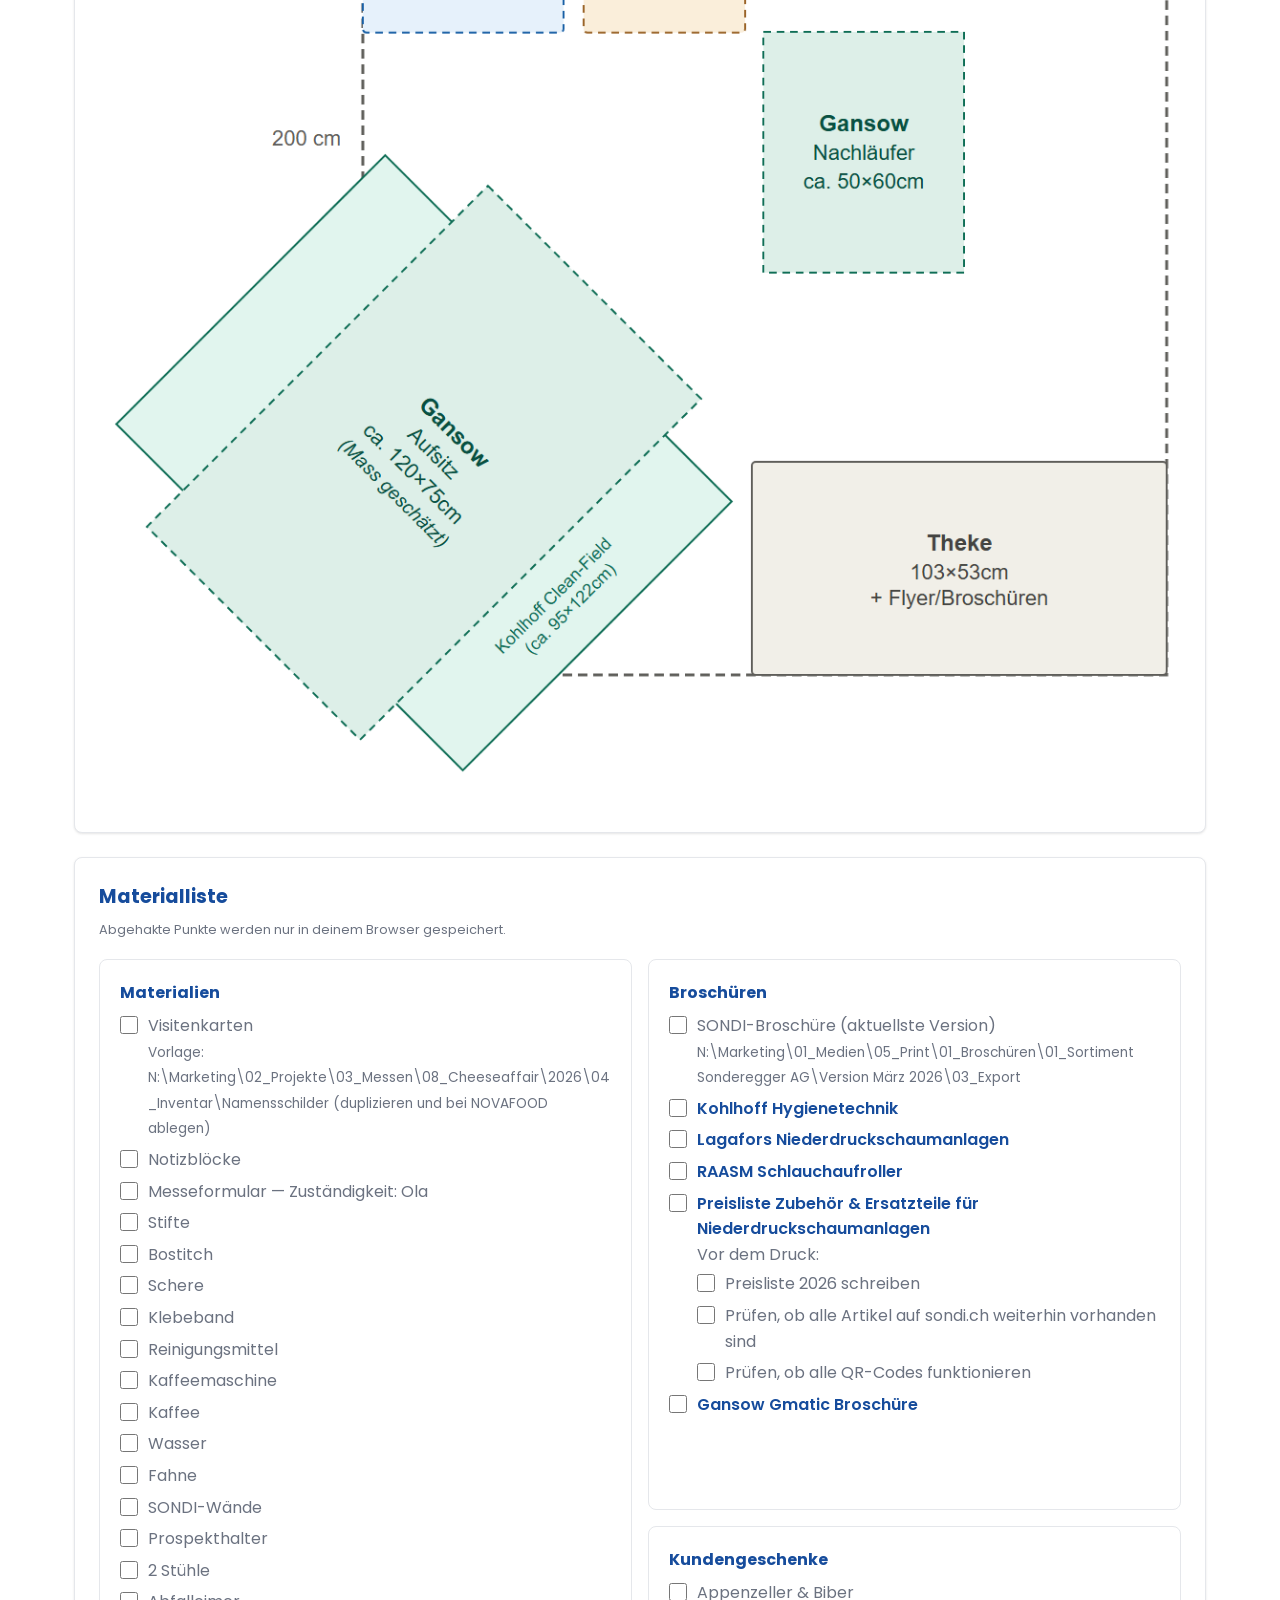
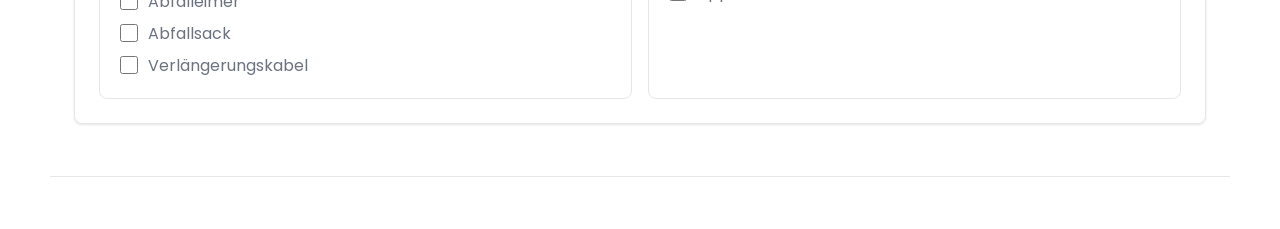
==== commit f414d1bb: "Administration: Checklisten für To-Dos und Materialliste, Eintrittskarten-Block, Aufräumen Co-Author" ====
--- a/administration.html
+++ b/administration.html
@@ -42,71 +42,52 @@
         </aside>
       </section>
 
-      <section class="table-section" id="termine">
-        <div class="section-head compact">
-          <h2>Offene To-Do's</h2>
-        </div>
-        <div class="data-table pending-table" role="table" aria-label="Termine und To-dos">
-          <div class="table-head" role="row">
-            <span role="columnheader">Datum</span>
-            <span role="columnheader">Aufgabe</span>
-          </div>
-          <div role="row"><span>offen</span><span>Abklären, ob unsere SONDI-Wände platziert werden dürfen (laut Standbau-Richtlinien vermutlich nicht erlaubt)</span></div>
-          <div role="row"><span>ab 24.08.2026</span><span>Tickets an Standmitarbeitende verteilen</span></div>
-          <div role="row"><span>ab 24.08.2026</span><span>Kunden einladen</span></div>
-          <div role="row"><span>31.08.2026</span><span>Standbau, Mobiliar &amp; Parkkarten bestellen</span></div>
-          <div role="row"><span>31.08.2026</span><span>Rechnungsadresse prüfen</span></div>
-          <div role="row"><span>31.08.2026</span><span>Grafikdaten einsenden</span></div>
-          <div role="row"><span>26.09.2026</span><span>Bestellschluss Material</span></div>
-          <div role="row"><span>30.09.2026</span><span>Bestellschluss Hubstapler, Leergutlager &amp; Catering</span></div>
-        </div>
-      </section>
-
       <section class="info-band" id="todo-marketing">
         <div class="section-head compact">
           <h2>Offene To-Do's Marketing</h2>
         </div>
+        <p class="check-hint">Abgehakte Punkte werden nur in deinem Browser gespeichert.</p>
         <h3 style="margin: 0 0 4px; font-size: 1.05rem;">Maschinenbeschriftungen</h3>
         <div class="split-grid">
           <article>
             <h3>Gansow Gmatic Aufsitzmaschine</h3>
-            <ul>
+            <ul class="checklist">
               <li>Bei Werner abklären, wo die Infos sind (falls Werner es nicht weiss, bei Rolf nachfragen)</li>
               <li>Zwei Maschinenbeschriftungen erstellen: mit und ohne Preis</li>
               <li>Vorlage Maschinenbeschriftung: N:\Marketing\01_Medien\05_Print\09_Maschinen Beschriftungen\03_Showroom Maschinenbeschriftungen\02_Produktion – neues Dokument erstellen und im Ordner NOVAFOOD ablegen</li>
               <li><strong>Achtung:</strong> Nicht einfach die Beschriftung aus dem Shop übernehmen, sondern sie als Ausgangslage nutzen und eine Beschriftung erstellen, die den Fokus auf die Lebensmittelindustrie legt und die wichtigsten Fakten abbildet</li>
+            </ul>
+          </article>
+          <article>
+            <h3>Gansow Gmatic Nachläufer-Scheuersaugmaschine</h3>
+            <ul class="checklist">
+              <li>Zwei Maschinenbeschriftungen erstellen: mit und ohne Preis</li>
               <li>Durchsichtige Etiketten nutzen: Text «Jetzt für eine kostenlose Vorführung anmelden!» + QR-Code. Die Etiketten werden auf die Maschine geklebt. Zwei Etiketten pro Seite (insgesamt 4). QR-Code verlinkt auf <a href="https://www.sondi.ch/vorfuehrunggansowgmatic" target="_blank" rel="noreferrer">vorfuehrunggansowgmatic</a></li>
             </ul>
           </article>
           <article>
-            <h3>Gansow Gmatic Nachläufer-Scheuersaugmaschine</h3>
-            <ul>
-              <li>Zwei Maschinenbeschriftungen erstellen: mit und ohne Preis</li>
-            </ul>
-          </article>
-          <article>
             <h3>Kohlhoff Clean-Field</h3>
-            <ul>
+            <ul class="checklist">
               <li>Seite 89 aus dem <a href="https://sondereggershopware.s3.amazonaws.com/media/aa/91/af/1720684570/Kohlhoff_digital_DE.pdf" target="_blank" rel="noreferrer">Katalog</a> verwenden und einen QR-Code zu sondi.ch erstellen</li>
               <li>Seite so gestalten, dass man nicht erkennt, dass sie aus einer Broschüre stammt</li>
             </ul>
           </article>
           <article>
             <h3>Kohlhoff HC-Primus</h3>
-            <ul>
+            <ul class="checklist">
               <li>Seite 38 aus dem <a href="https://sondereggershopware.s3.amazonaws.com/media/aa/91/af/1720684570/Kohlhoff_digital_DE.pdf" target="_blank" rel="noreferrer">Katalog</a> verwenden und einen QR-Code zu sondi.ch erstellen</li>
               <li>Seite so gestalten, dass man nicht erkennt, dass sie aus einer Broschüre stammt</li>
             </ul>
           </article>
           <article>
             <h3>Lagafors MCU</h3>
-            <ul>
+            <ul class="checklist">
               <li>Seiten 36 und 37 aus dem <a href="https://sondereggershopware.s3.amazonaws.com/media/c8/df/5b/1731310208/LAGAFORS_digital_DE%20-%20sondi.ch_(2).pdf" target="_blank" rel="noreferrer">Katalog</a> verwenden (A3 Beschriftung)</li>
             </ul>
           </article>
           <article>
             <h3>RAASM Schlauchaufrollerwand</h3>
-            <ul>
+            <ul class="checklist">
               <li>Prüfen, wie die aktuellen Beschriftungen aussehen</li>
               <li>Bei Michi abklären, welche Beschriftungen final draufkommen</li>
               <li>Beschriftungen für die Schlauchaufroller vorbereiten</li>
@@ -116,27 +97,6 @@
         </div>
       </section>
 
-      <section class="info-band" id="ausstellerkarten">
-        <div class="section-head compact">
-          <h2>Ausstellerkarten</h2>
-        </div>
-        <h3 style="margin-top:0; font-size:0.95rem;">Bestätigte Bestellungen</h3>
-        <div class="kv-list amounts" style="max-width: 520px;">
-          <div class="kv-row">
-            <span class="kv-key">Aussteller/in-Ticket</span>
-            <span>50 Stück</span>
-          </div>
-          <div class="kv-row">
-            <span class="kv-key">Gästeeintritt</span>
-            <span>50 Stück</span>
-          </div>
-          <div class="kv-row">
-            <span class="kv-key">Gratiseintritt inkl. Netzwerkanlass</span>
-            <span>4 Stück</span>
-          </div>
-        </div>
-      </section>
-
       <section class="info-band aufbau-detail" id="aufbau">
         <div class="section-head compact">
           <h2>Aufbau – Details</h2>
@@ -166,38 +126,6 @@
             <span class="kv-key">Abbau</span>
             <span>17:00 – 20:00 Uhr</span>
           </div>
-        </div>
-      </section>
-
-      <section class="info-band" id="standbau-richtlinien">
-        <div class="section-head compact">
-          <h2>Standbau-Richtlinien</h2>
-        </div>
-        <div class="split-grid">
-          <article>
-            <h3>Vorgaben</h3>
-            <ul>
-              <li>Keine zusätzlichen Standwände oder geschlossenen Abgrenzungen erlaubt (offene Standgestaltung ist Pflicht)</li>
-              <li>Keine Bodenbeläge (z.B. Teppiche) verlegen</li>
-            </ul>
-          </article>
-          <article>
-            <h3>Grafiktafel (im Paket inbegriffen)</h3>
-            <div class="kv-list">
-              <div class="kv-row">
-                <span class="kv-key">Format</span>
-                <span>70 × 100 cm</span>
-              </div>
-              <div class="kv-row">
-                <span class="kv-key">Einsendeschluss</span>
-                <span>31.08.2026</span>
-              </div>
-              <div class="kv-row">
-                <span class="kv-key">Senden an</span>
-                <span>Stauffis Messebau AG, bestellung@stauffis.ch</span>
-              </div>
-            </div>
-          </article>
         </div>
       </section>
 
@@ -260,10 +188,11 @@
         <div class="section-head compact">
           <h2>Materialliste</h2>
         </div>
+        <p class="check-hint">Abgehakte Punkte werden nur in deinem Browser gespeichert.</p>
         <div class="split-grid">
           <article style="grid-row: span 2;">
             <h3>Materialien</h3>
-            <ul>
+            <ul class="checklist">
               <li>Visitenkarten<br><span style="font-size:0.85rem;">Vorlage: N:\Marketing\02_Projekte\03_Messen\08_Cheeseaffair\2026\04_Inventar\Namensschilder (duplizieren und bei NOVAFOOD ablegen)</span></li>
               <li>Notizblöcke</li>
               <li>Messeformular — Zuständigkeit: Ola</li>
@@ -286,14 +215,14 @@
           </article>
           <article>
             <h3>Broschüren</h3>
-            <ul>
+            <ul class="checklist">
               <li>SONDI-Broschüre (aktuellste Version)<br><span style="font-size:0.85rem;">N:\Marketing\01_Medien\05_Print\01_Broschüren\01_Sortiment Sonderegger AG\Version März 2026\03_Export</span></li>
               <li><a href="https://sondereggershopware.s3.amazonaws.com/media/e7/dc/62/1779114306/Kohlhoff%20Hygienetechnik_sondisiert_DE.pdf" target="_blank" rel="noreferrer">Kohlhoff Hygienetechnik</a></li>
               <li><a href="https://sondereggershopware.s3.amazonaws.com/media/32/5e/6c/1779114311/Lagafors%20Niederdruckschaumanlagen_sondisiert_DE.pdf" target="_blank" rel="noreferrer">Lagafors Niederdruckschaumanlagen</a></li>
               <li><a href="https://sondereggershopware.s3.amazonaws.com/media/7c/32/ce/1779114559/RAASM%20Schlauchaufroller_sondisiert_DE.pdf" target="_blank" rel="noreferrer">RAASM Schlauchaufroller</a></li>
               <li><a href="https://sondereggershopware.s3.amazonaws.com/media/18/d7/e5/1779114436/FINAL_DE_JSch_Preisliste%20Zubehr%20und%20Ersatzteile%20Niederdruckschaumanlagen_(1).pdf" target="_blank" rel="noreferrer">Preisliste Zubehör &amp; Ersatzteile für Niederdruckschaumanlagen</a>
                 <br>Vor dem Druck:
-                <ul style="margin-top: 4px;">
+                <ul class="checklist" style="margin-top: 4px;">
                   <li>Preisliste 2026 schreiben</li>
                   <li>Prüfen, ob alle Artikel auf sondi.ch weiterhin vorhanden sind</li>
                   <li>Prüfen, ob alle QR-Codes funktionieren</li>
@@ -304,7 +233,7 @@
           </article>
           <article>
             <h3>Kundengeschenke</h3>
-            <ul>
+            <ul class="checklist">
               <li>Appenzeller &amp; Biber</li>
             </ul>
           </article>
@@ -315,5 +244,6 @@
 
     <footer></footer>
 
+    <script src="administration.js"></script>
   </body>
 </html>
--- a/novafood-2026.css
+++ b/novafood-2026.css
@@ -678,6 +678,54 @@
   overflow-wrap: anywhere;
 }
 
+/* ── Checklisten (Administration) ────────────────────── */
+
+.check-hint {
+  color: var(--gray);
+  font-size: 0.8rem;
+  margin: -6px 0 14px;
+}
+
+ul.checklist {
+  list-style: none;
+  padding-left: 0;
+}
+
+ul.checklist li {
+  align-items: flex-start;
+  display: flex;
+  gap: 10px;
+}
+
+ul.checklist input[type="checkbox"] {
+  accent-color: var(--orange);
+  cursor: pointer;
+  flex: 0 0 auto;
+  height: 18px;
+  margin: 3px 0 0;
+  width: 18px;
+}
+
+ul.checklist .check-body {
+  flex: 1 1 auto;
+  min-width: 0;
+}
+
+ul.checklist .check-label {
+  cursor: pointer;
+  display: inline;
+  margin: 0;
+}
+
+ul.checklist li.done > .check-body > .check-label {
+  color: #9ca3af;
+  text-decoration: line-through;
+}
+
+ul.checklist ul.checklist {
+  margin-top: 6px;
+}
+
 .name-list {
   color: var(--ink);
   font-weight: 600;
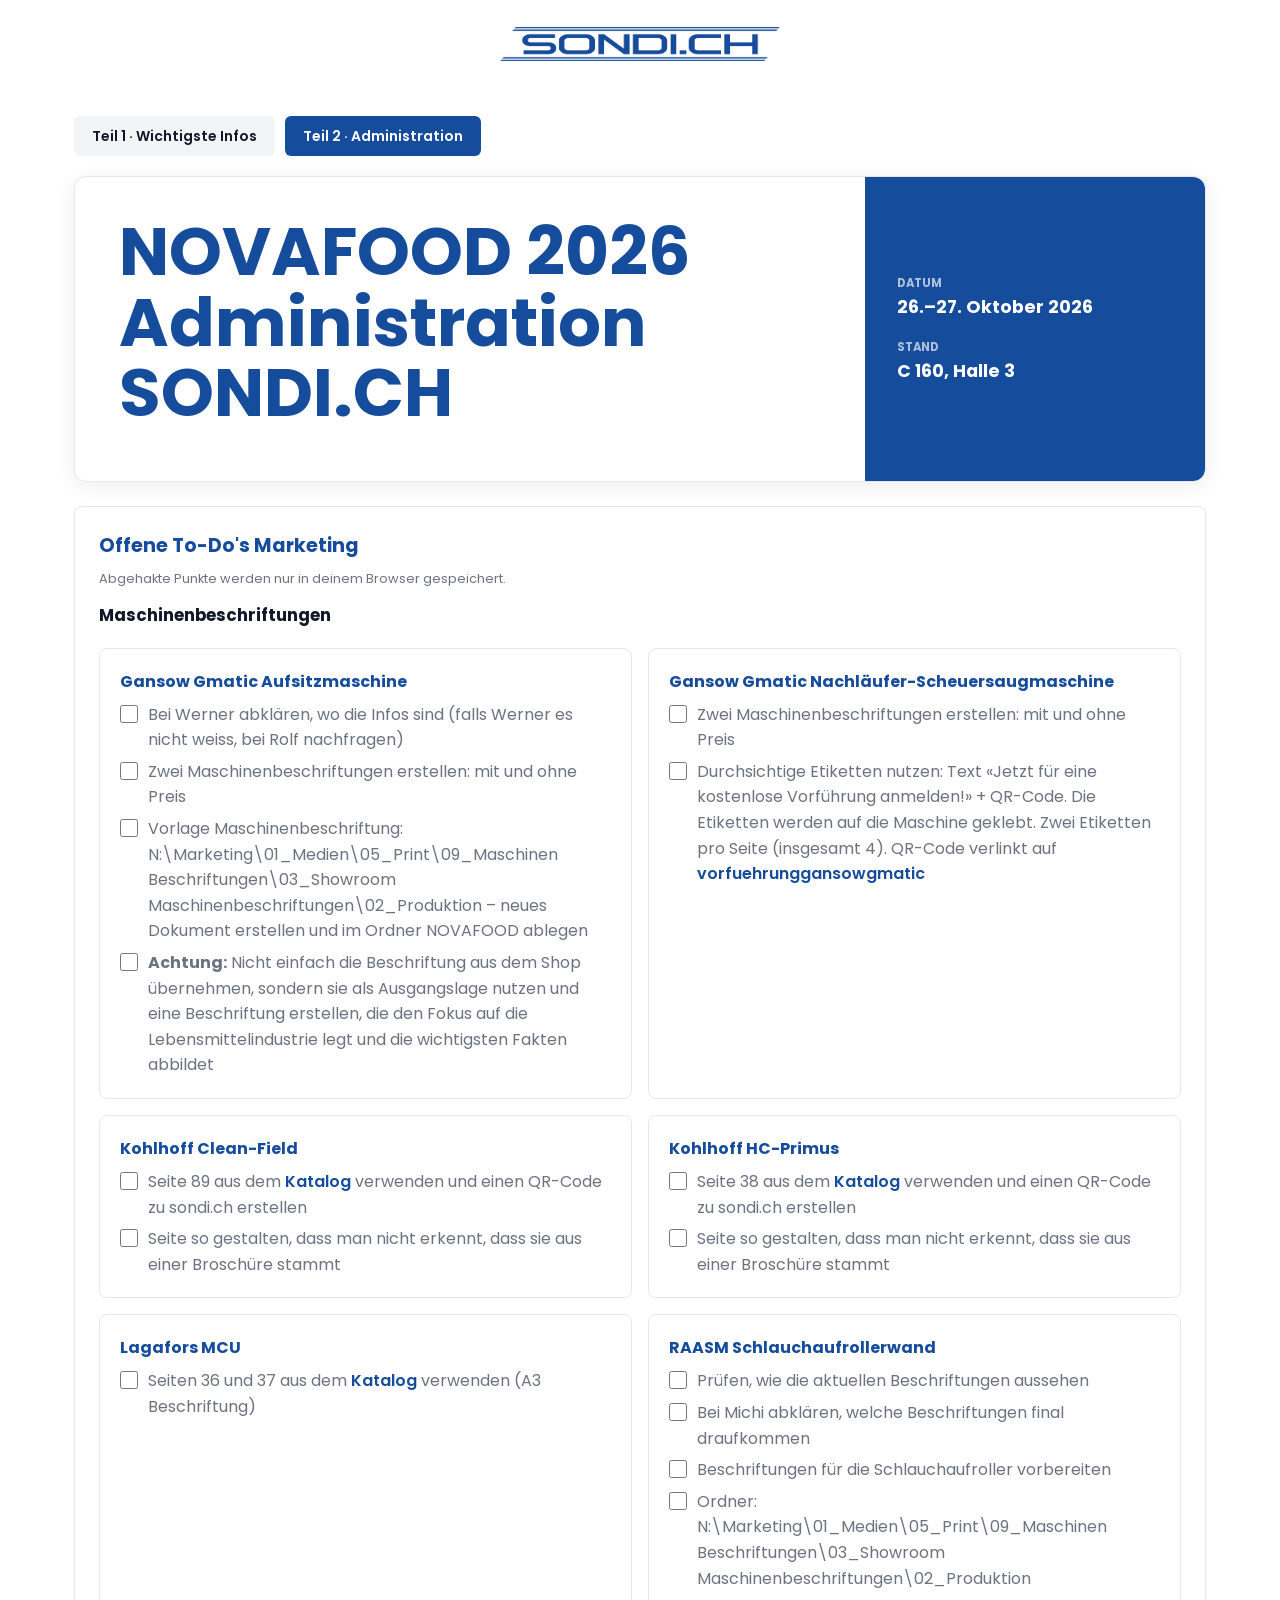
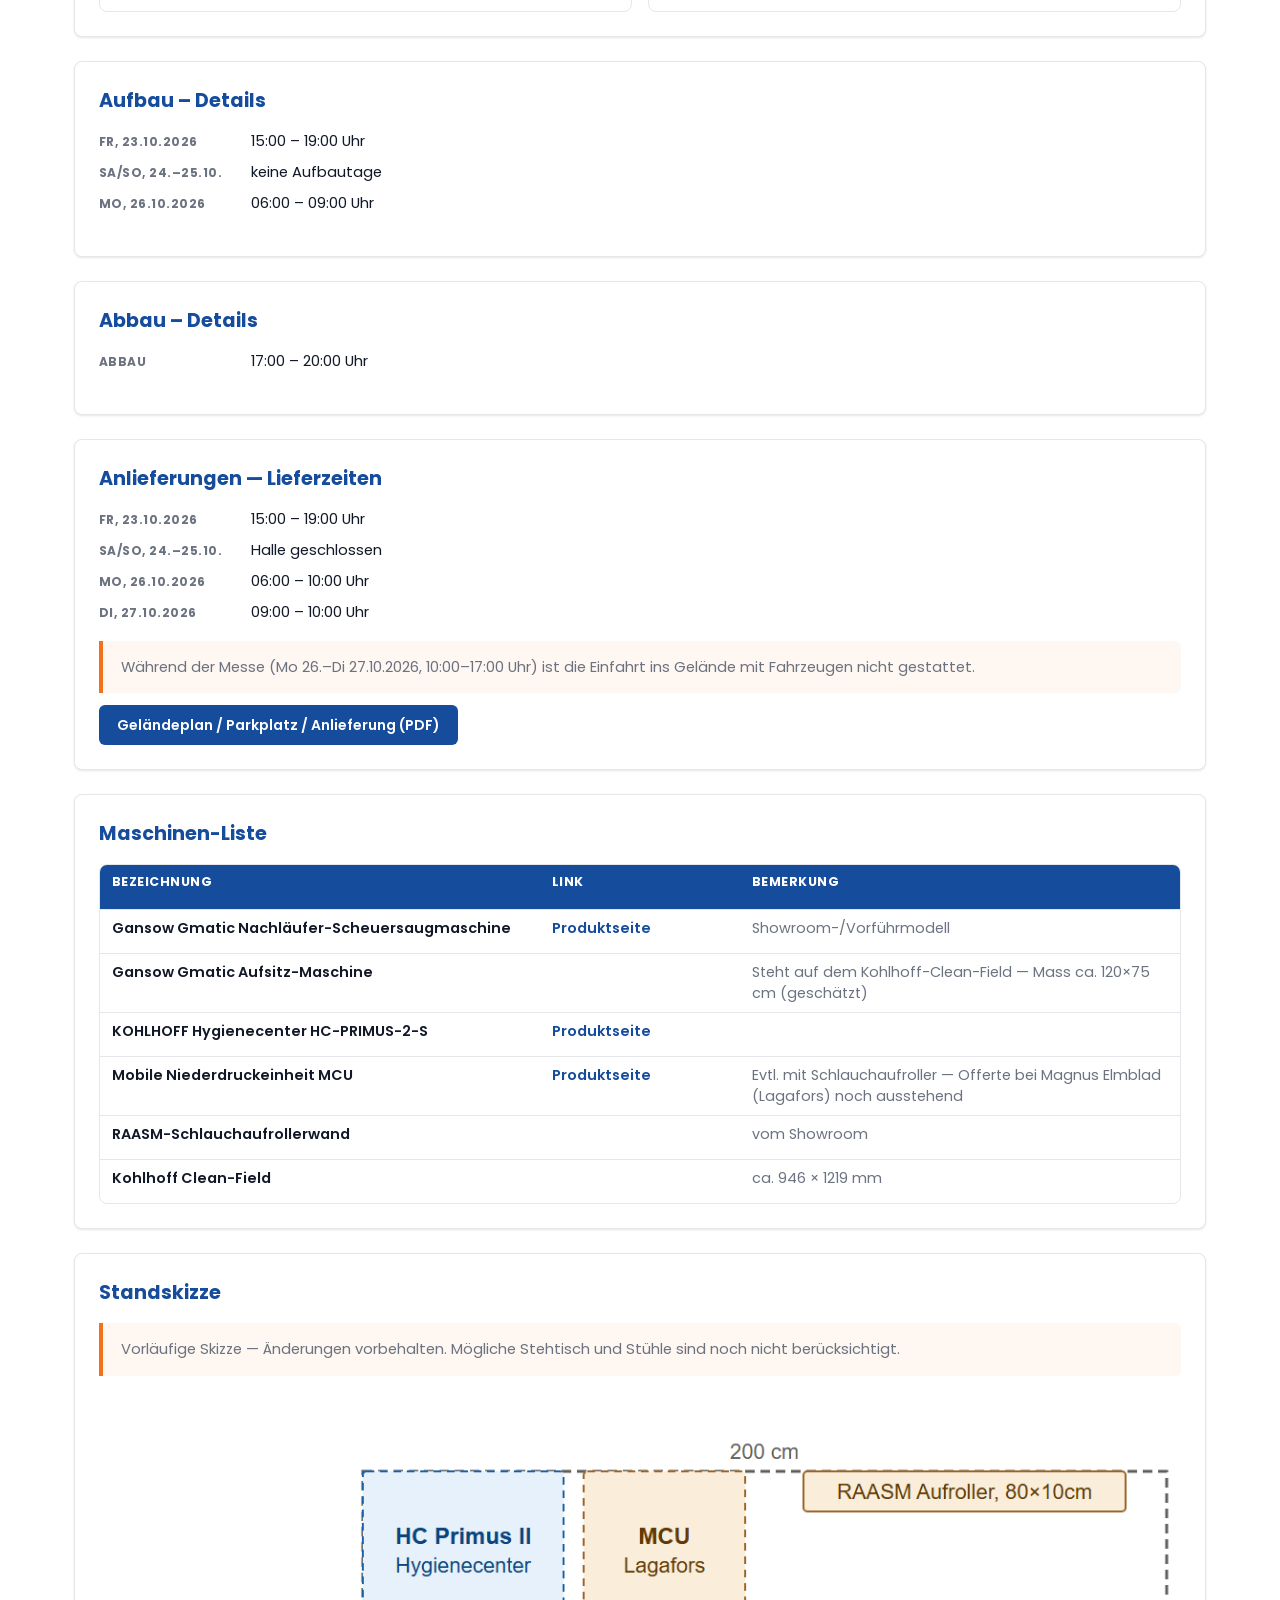
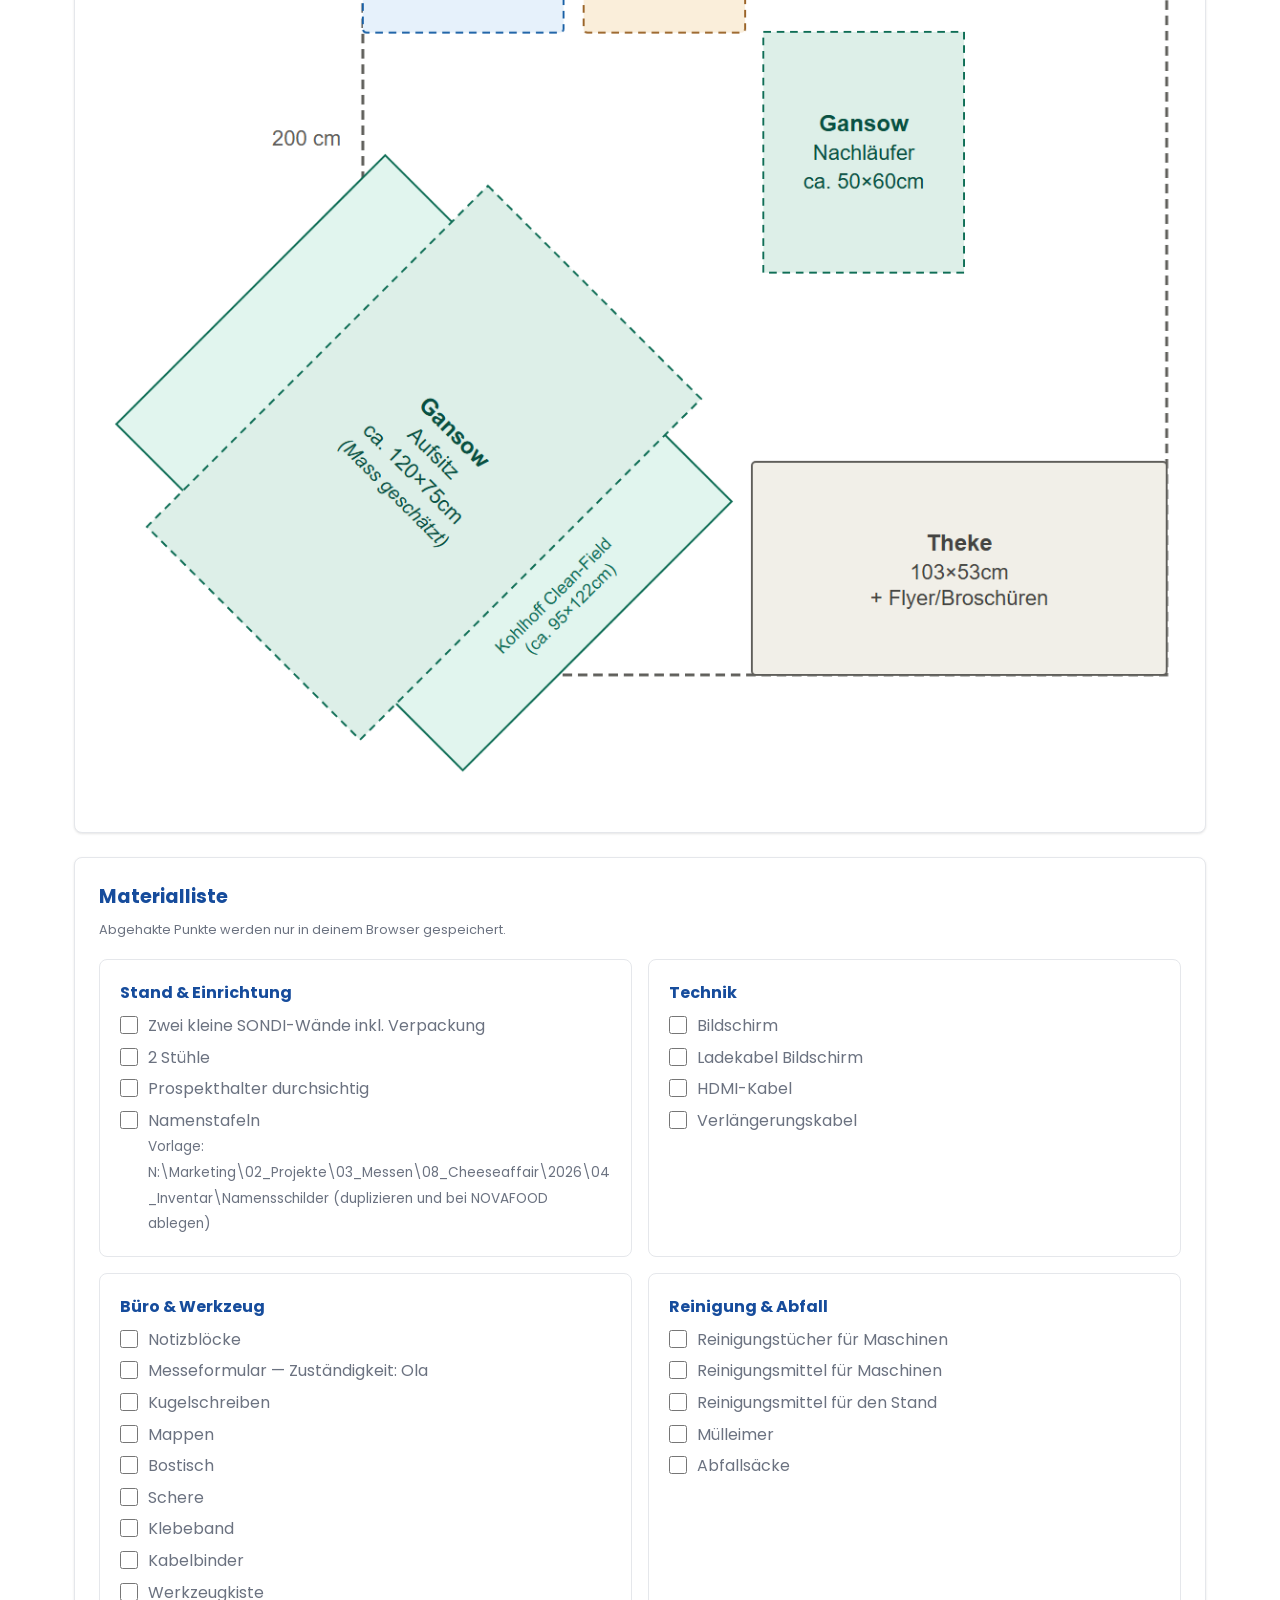
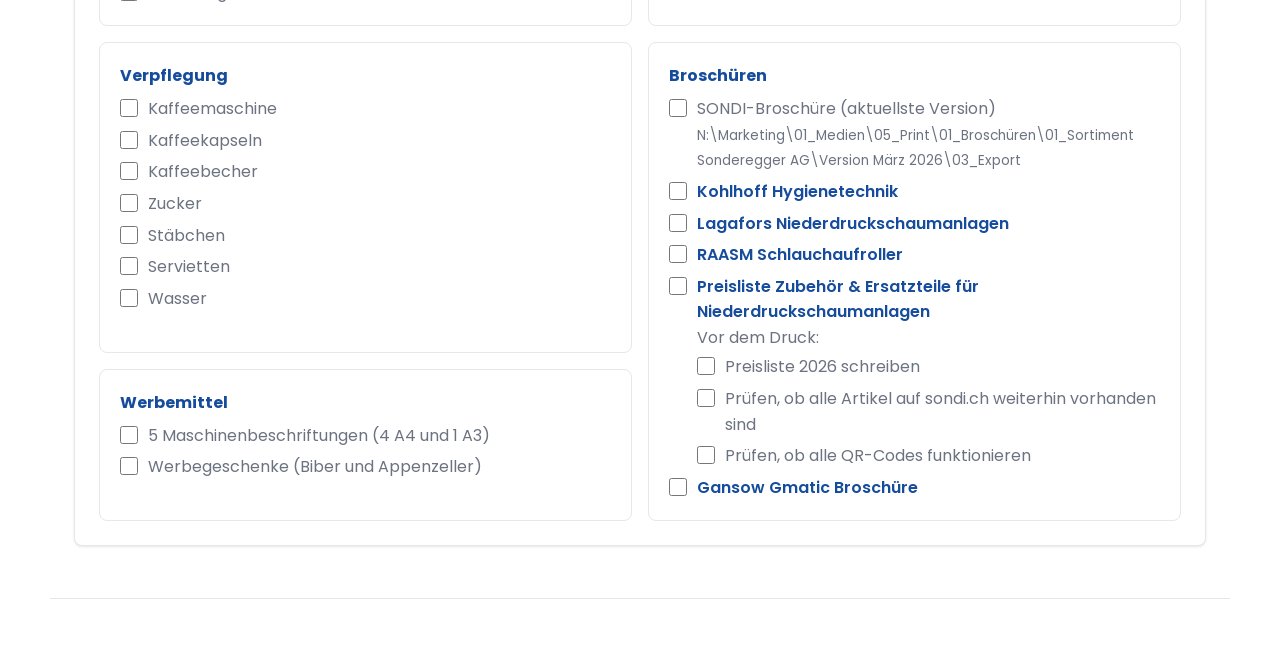
==== commit 2ad54140: "Materialliste in Gruppen sortiert und vervollständigt Co-Authored-By: Claude Sonnet 5.5 <noreply@ant" ====
--- a/administration.html
+++ b/administration.html
@@ -189,31 +189,62 @@
           <h2>Materialliste</h2>
         </div>
         <p class="check-hint">Abgehakte Punkte werden nur in deinem Browser gespeichert.</p>
-        <div class="split-grid">
-          <article style="grid-row: span 2;">
-            <h3>Materialien</h3>
-            <ul class="checklist">
-              <li>Visitenkarten<br><span style="font-size:0.85rem;">Vorlage: N:\Marketing\02_Projekte\03_Messen\08_Cheeseaffair\2026\04_Inventar\Namensschilder (duplizieren und bei NOVAFOOD ablegen)</span></li>
+                <div class="split-grid">
+          <article>
+            <h3>Stand &amp; Einrichtung</h3>
+            <ul class="checklist">
+              <li>Zwei kleine SONDI-Wände inkl. Verpackung</li>
+              <li>2 Stühle</li>
+              <li>Prospekthalter durchsichtig</li>
+              <li>Namenstafeln<br><span style="font-size:0.85rem;">Vorlage: N:\Marketing\02_Projekte\03_Messen\08_Cheeseaffair\2026\04_Inventar\Namensschilder (duplizieren und bei NOVAFOOD ablegen)</span></li>
+            </ul>
+          </article>
+          <article>
+            <h3>Technik</h3>
+            <ul class="checklist">
+              <li>Bildschirm</li>
+              <li>Ladekabel Bildschirm</li>
+              <li>HDMI-Kabel</li>
+              <li>Verlängerungskabel</li>
+            </ul>
+          </article>
+          <article>
+            <h3>Büro &amp; Werkzeug</h3>
+            <ul class="checklist">
               <li>Notizblöcke</li>
               <li>Messeformular — Zuständigkeit: Ola</li>
-              <li>Stifte</li>
-              <li>Bostitch</li>
+              <li>Kugelschreiben</li>
+              <li>Mappen</li>
+              <li>Bostisch</li>
               <li>Schere</li>
               <li>Klebeband</li>
-              <li>Reinigungsmittel</li>
+              <li>Kabelbinder</li>
+              <li>Werkzeugkiste</li>
+            </ul>
+          </article>
+          <article>
+            <h3>Reinigung &amp; Abfall</h3>
+            <ul class="checklist">
+              <li>Reinigungstücher für Maschinen</li>
+              <li>Reinigungsmittel für Maschinen</li>
+              <li>Reinigungsmittel für den Stand</li>
+              <li>Mülleimer</li>
+              <li>Abfallsäcke</li>
+            </ul>
+          </article>
+          <article>
+            <h3>Verpflegung</h3>
+            <ul class="checklist">
               <li>Kaffeemaschine</li>
-              <li>Kaffee</li>
+              <li>Kaffeekapseln</li>
+              <li>Kaffeebecher</li>
+              <li>Zucker</li>
+              <li>Stäbchen</li>
+              <li>Servietten</li>
               <li>Wasser</li>
-              <li>Fahne</li>
-              <li>SONDI-Wände</li>
-              <li>Prospekthalter</li>
-              <li>2 Stühle</li>
-              <li>Abfalleimer</li>
-              <li>Abfallsack</li>
-              <li>Verlängerungskabel</li>
-            </ul>
-          </article>
-          <article>
+            </ul>
+          </article>
+          <article style="grid-row: span 2;">
             <h3>Broschüren</h3>
             <ul class="checklist">
               <li>SONDI-Broschüre (aktuellste Version)<br><span style="font-size:0.85rem;">N:\Marketing\01_Medien\05_Print\01_Broschüren\01_Sortiment Sonderegger AG\Version März 2026\03_Export</span></li>
@@ -232,9 +263,10 @@
             </ul>
           </article>
           <article>
-            <h3>Kundengeschenke</h3>
-            <ul class="checklist">
-              <li>Appenzeller &amp; Biber</li>
+            <h3>Werbemittel</h3>
+            <ul class="checklist">
+              <li>5 Maschinenbeschriftungen (4 A4 und 1 A3)</li>
+              <li>Werbegeschenke (Biber und Appenzeller)</li>
             </ul>
           </article>
         </div>
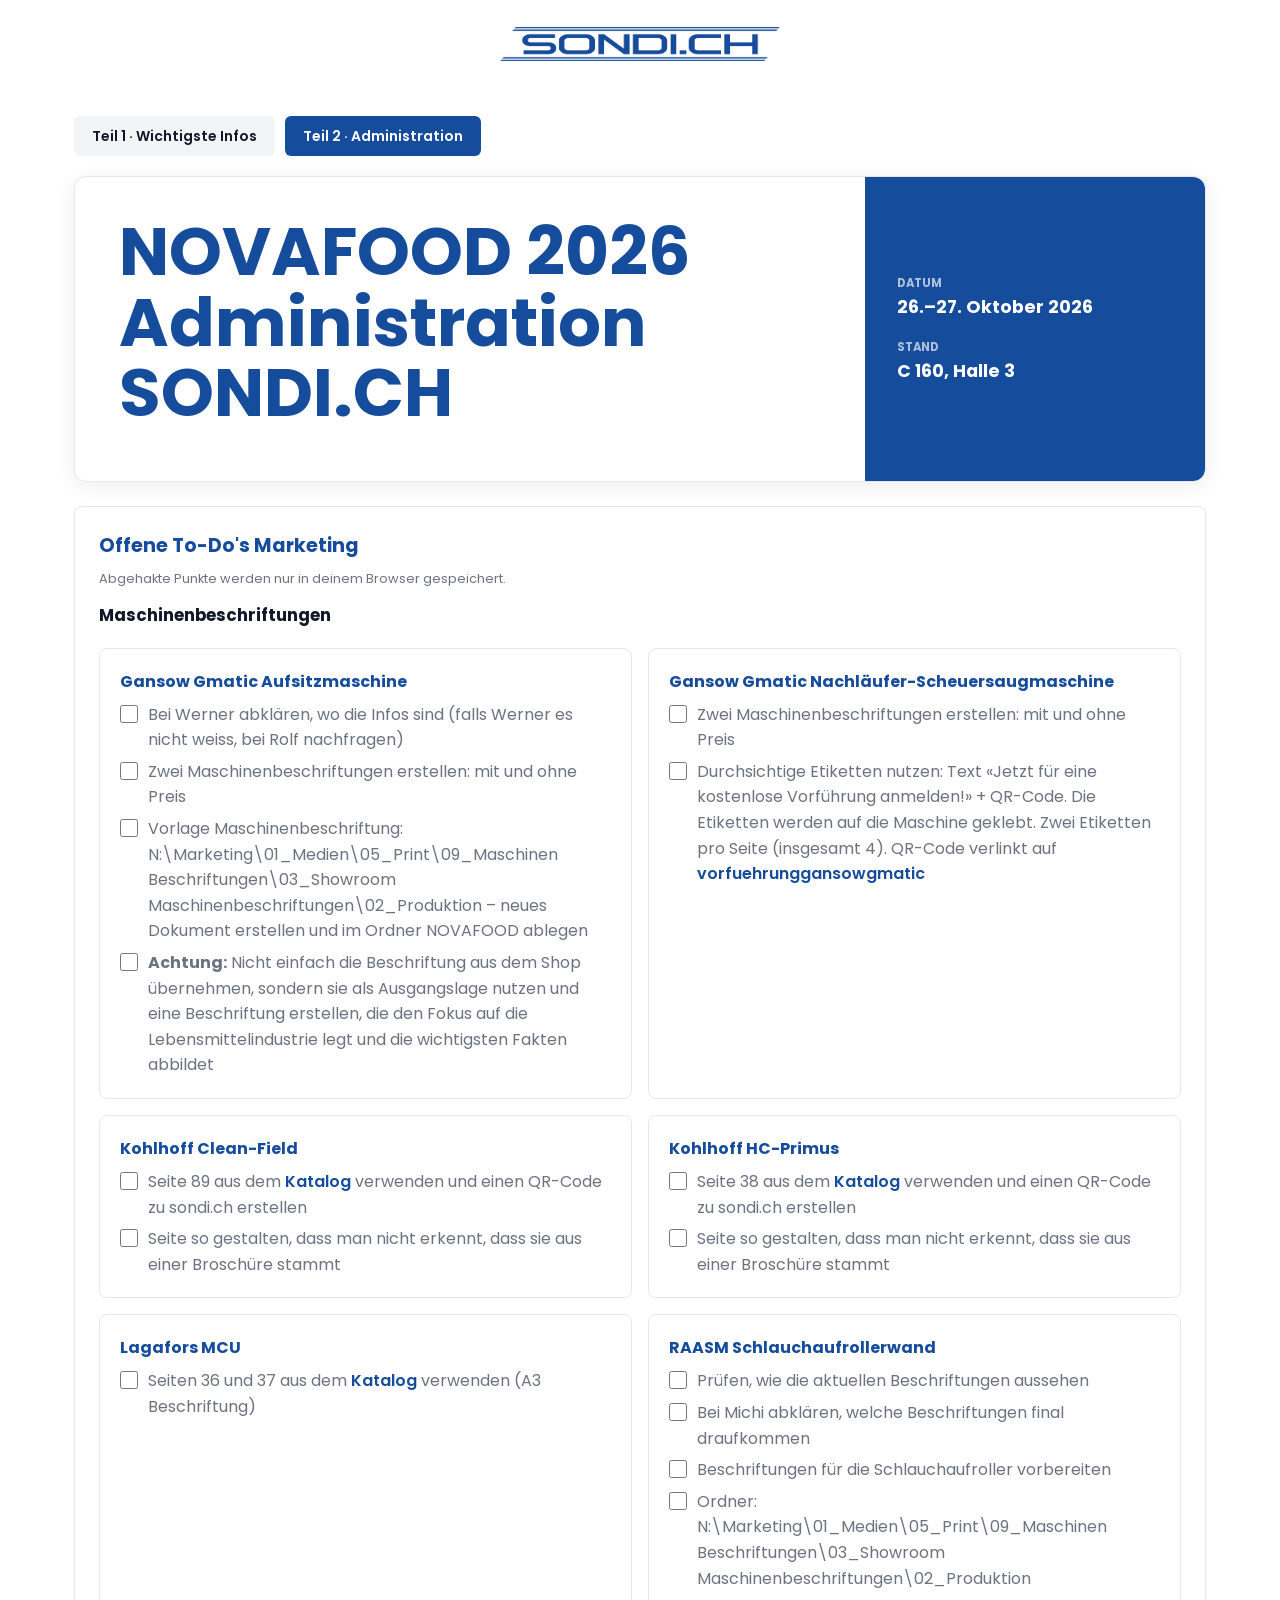
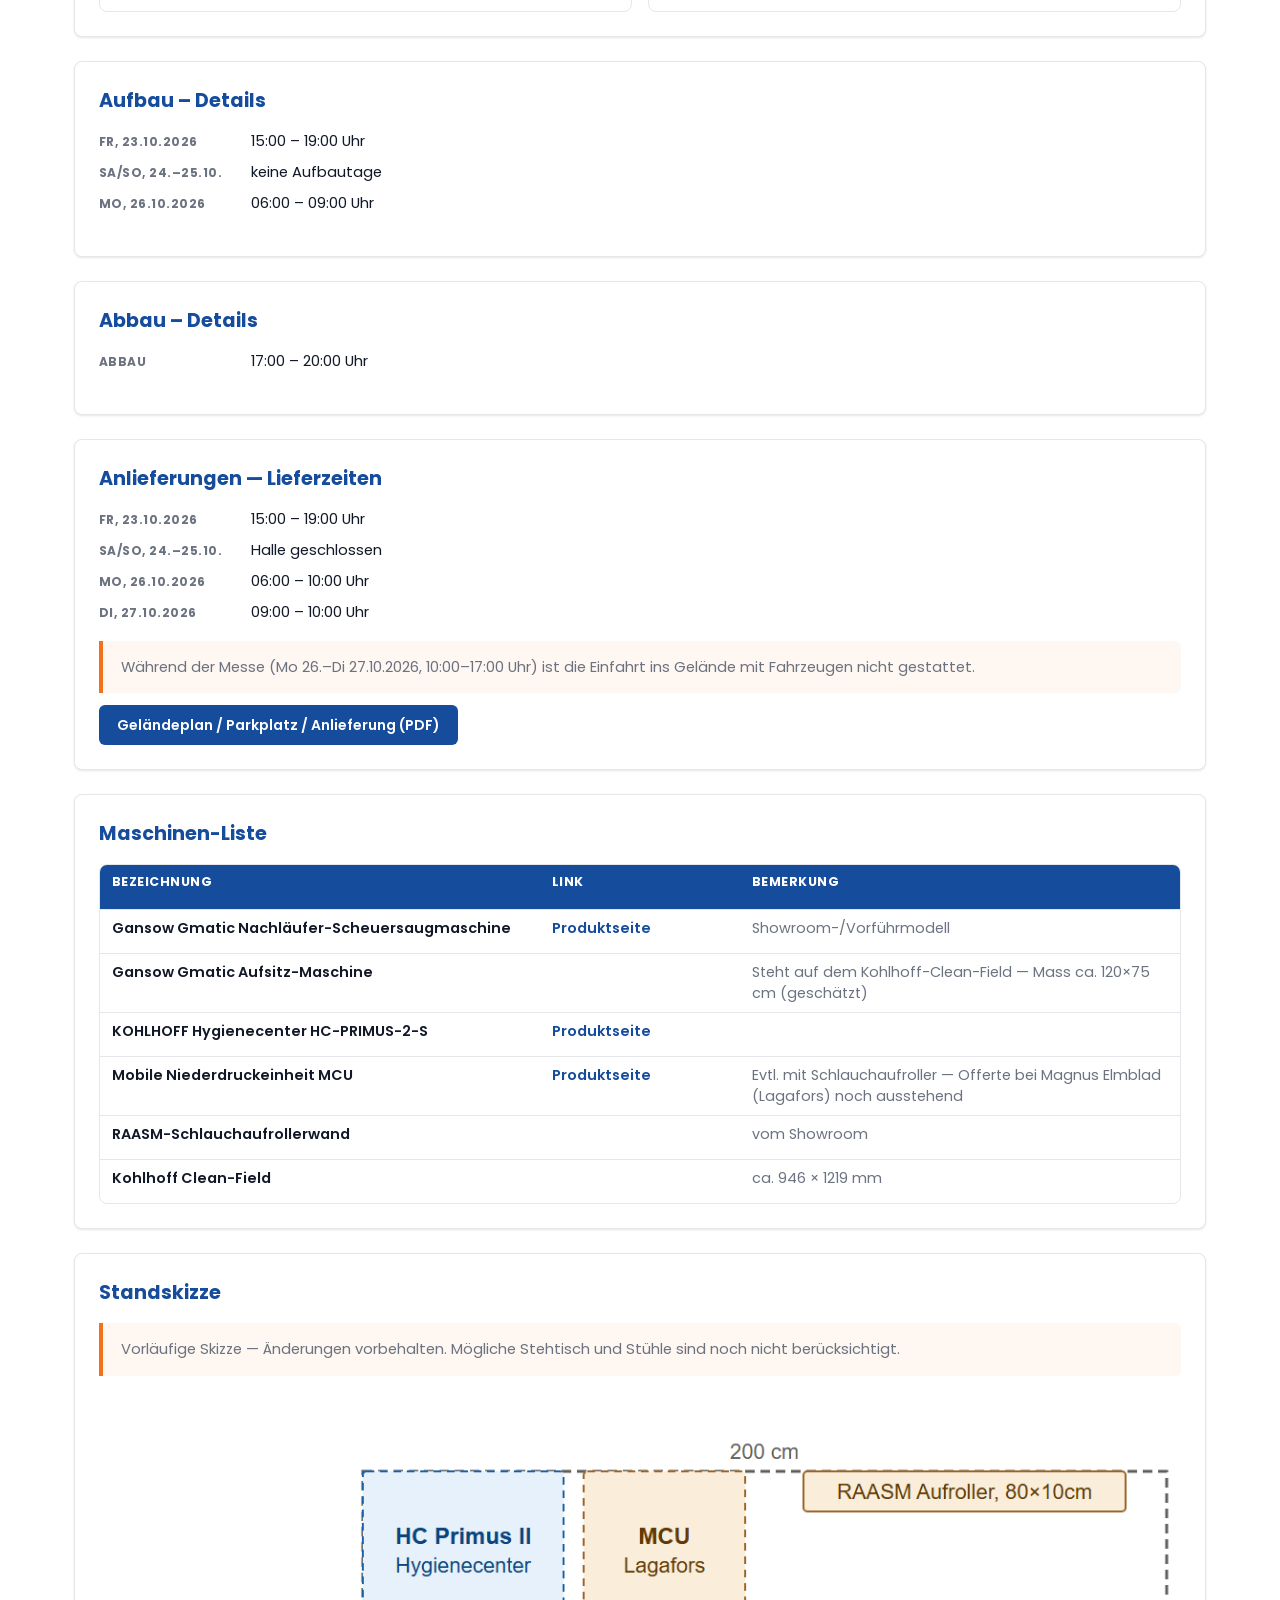
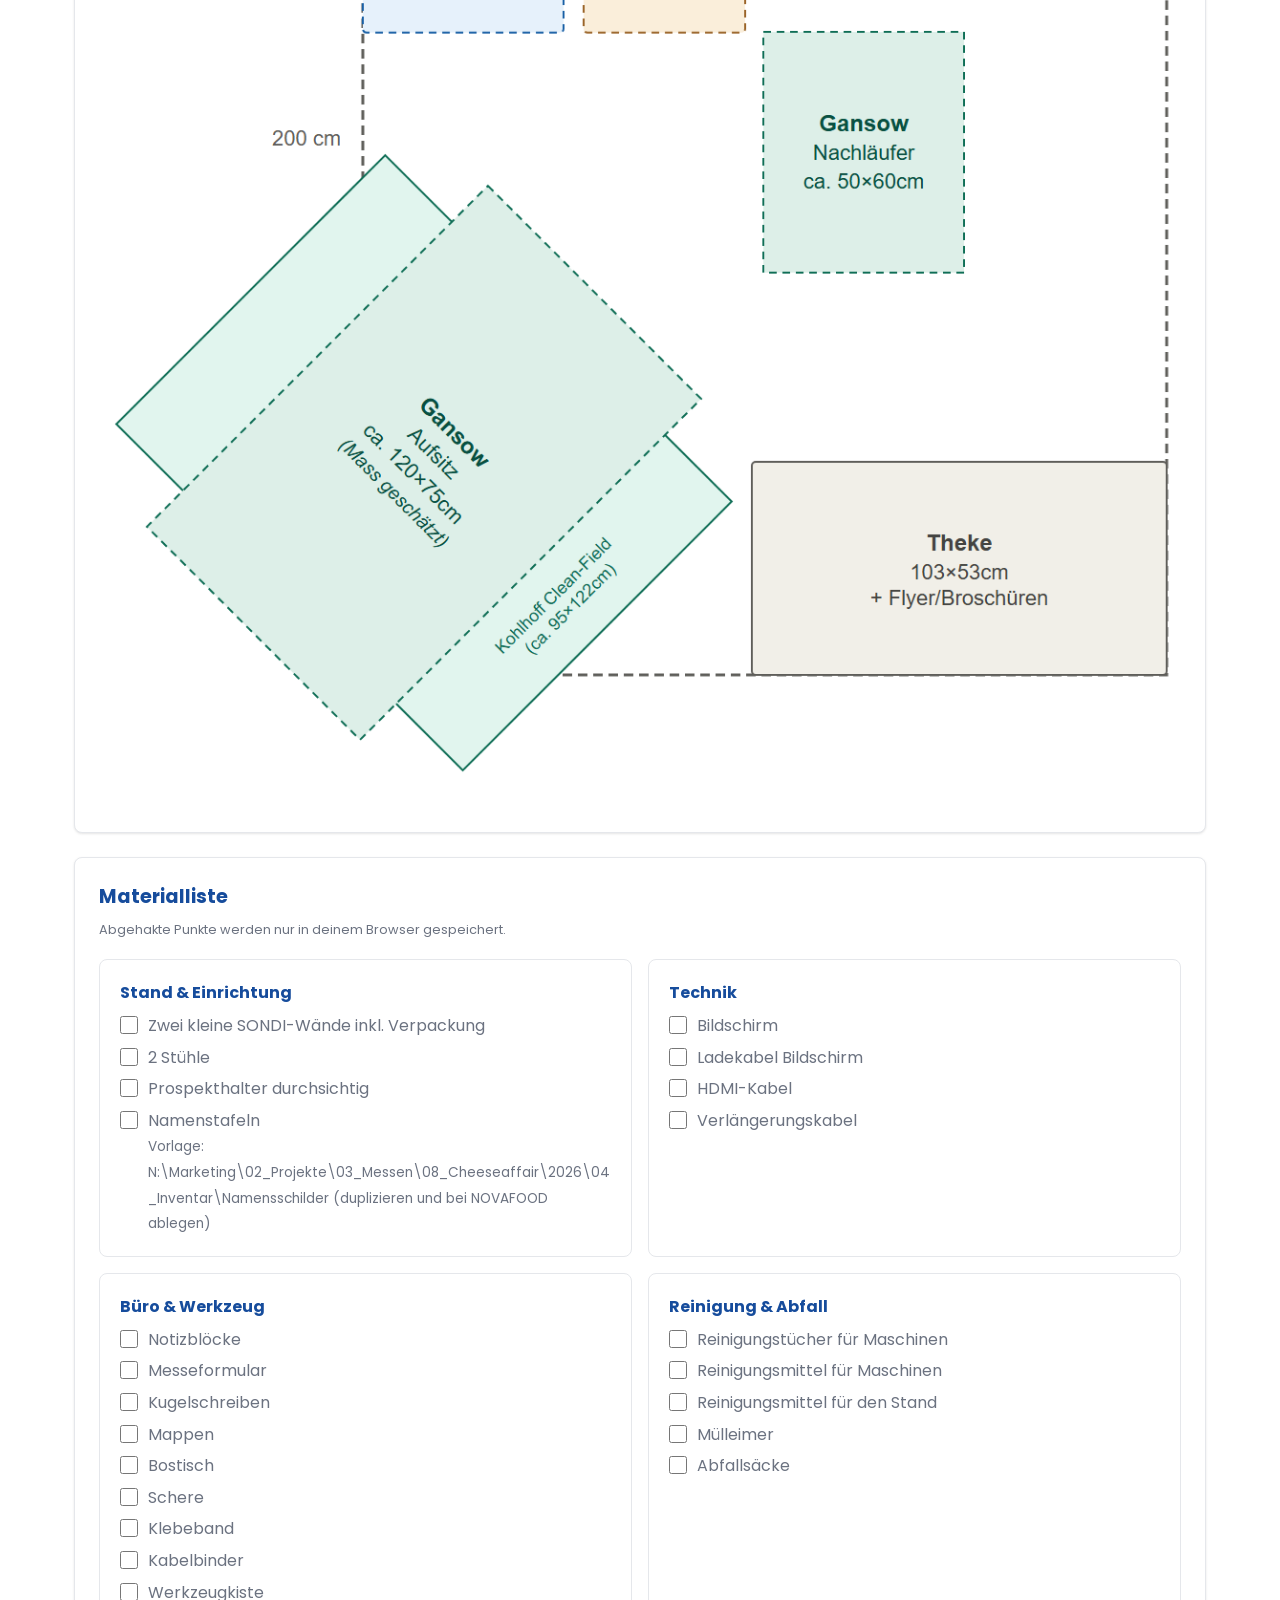
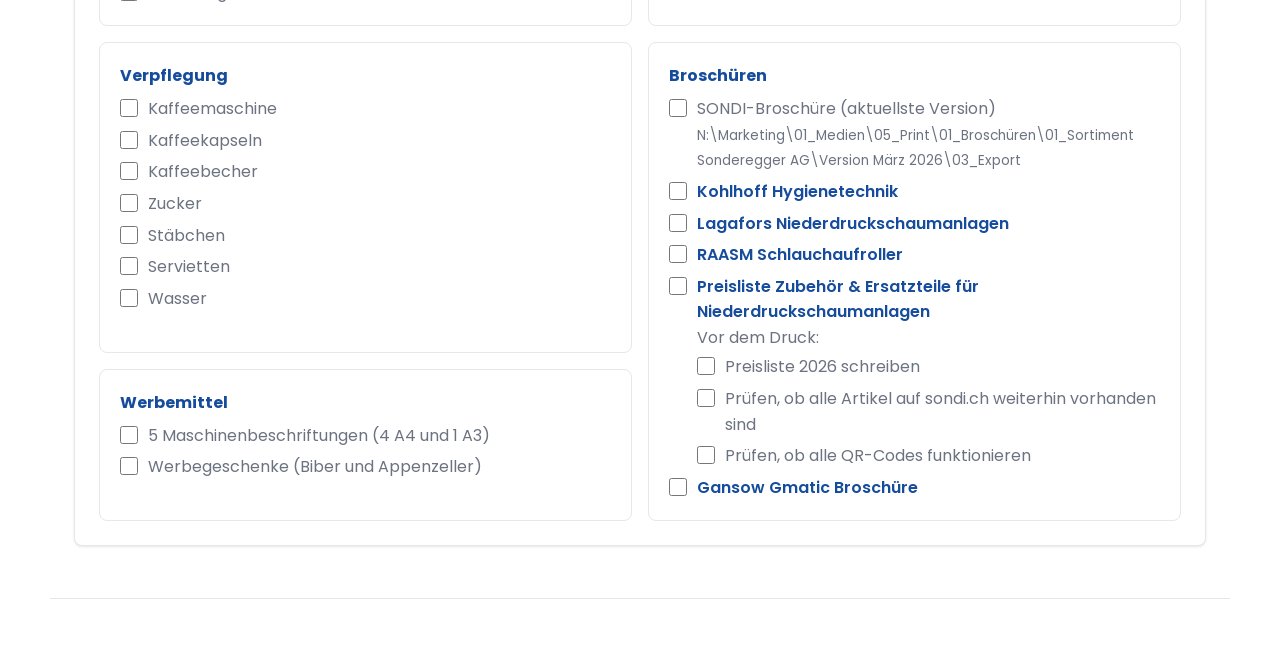
==== commit 407186ab: "Zuständigkeit beim Messeformular entfernen Co-Authored-By: Claude Sonnet 5.5 <noreply@anthropic.com>" ====
--- a/administration.html
+++ b/administration.html
@@ -212,7 +212,7 @@
             <h3>Büro &amp; Werkzeug</h3>
             <ul class="checklist">
               <li>Notizblöcke</li>
-              <li>Messeformular — Zuständigkeit: Ola</li>
+              <li>Messeformular</li>
               <li>Kugelschreiben</li>
               <li>Mappen</li>
               <li>Bostisch</li>
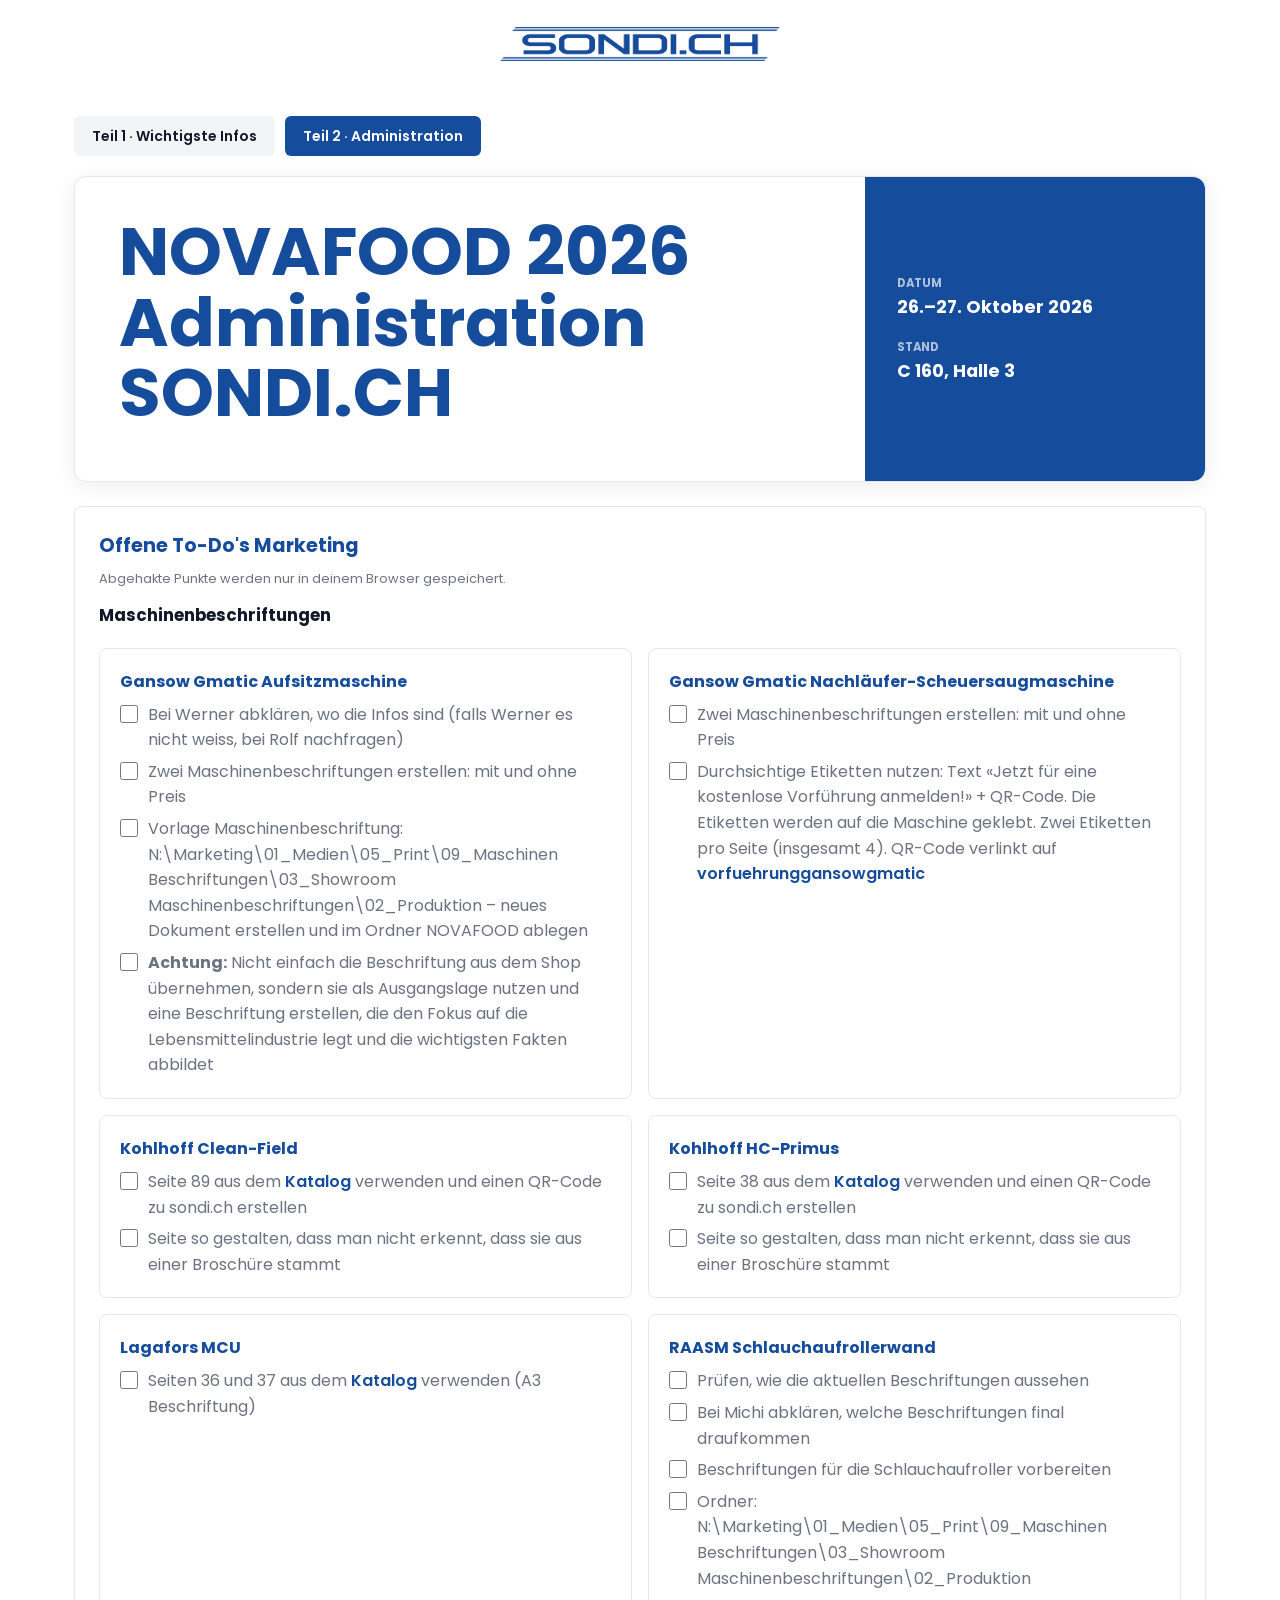
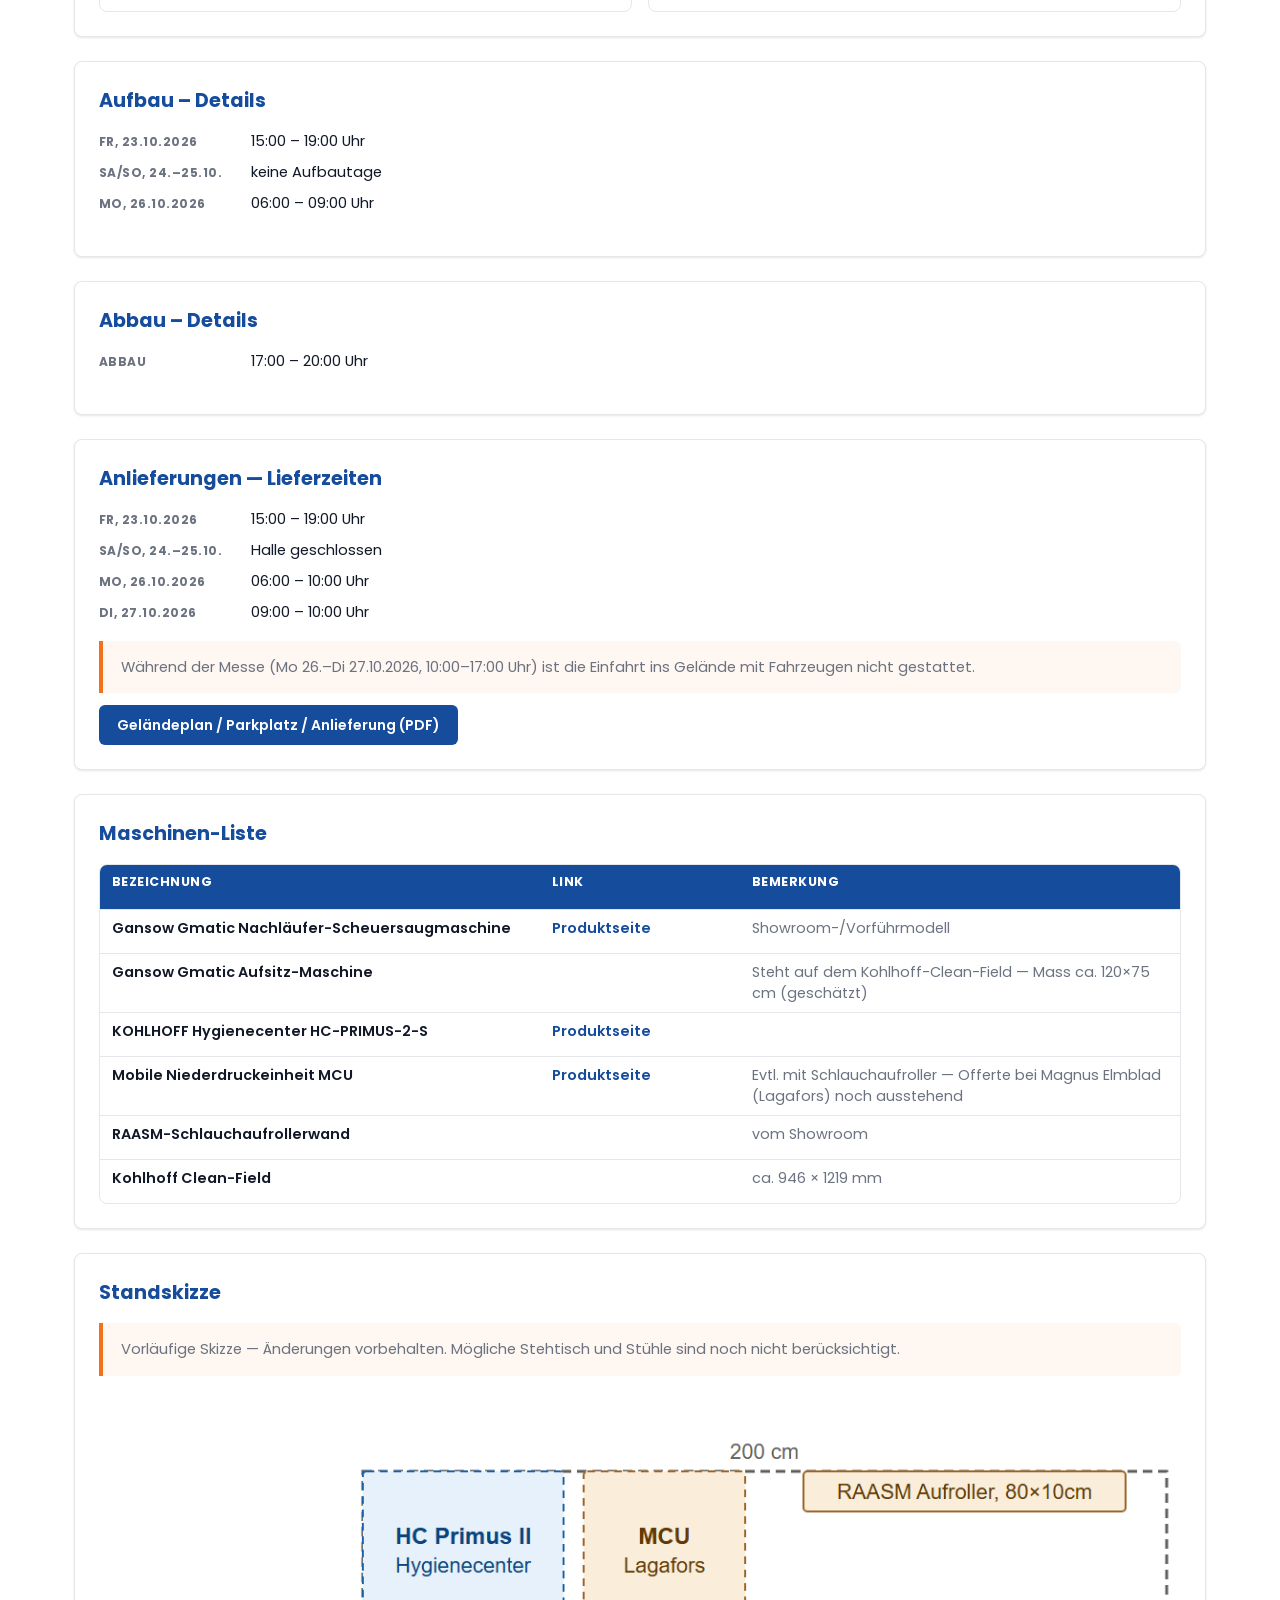
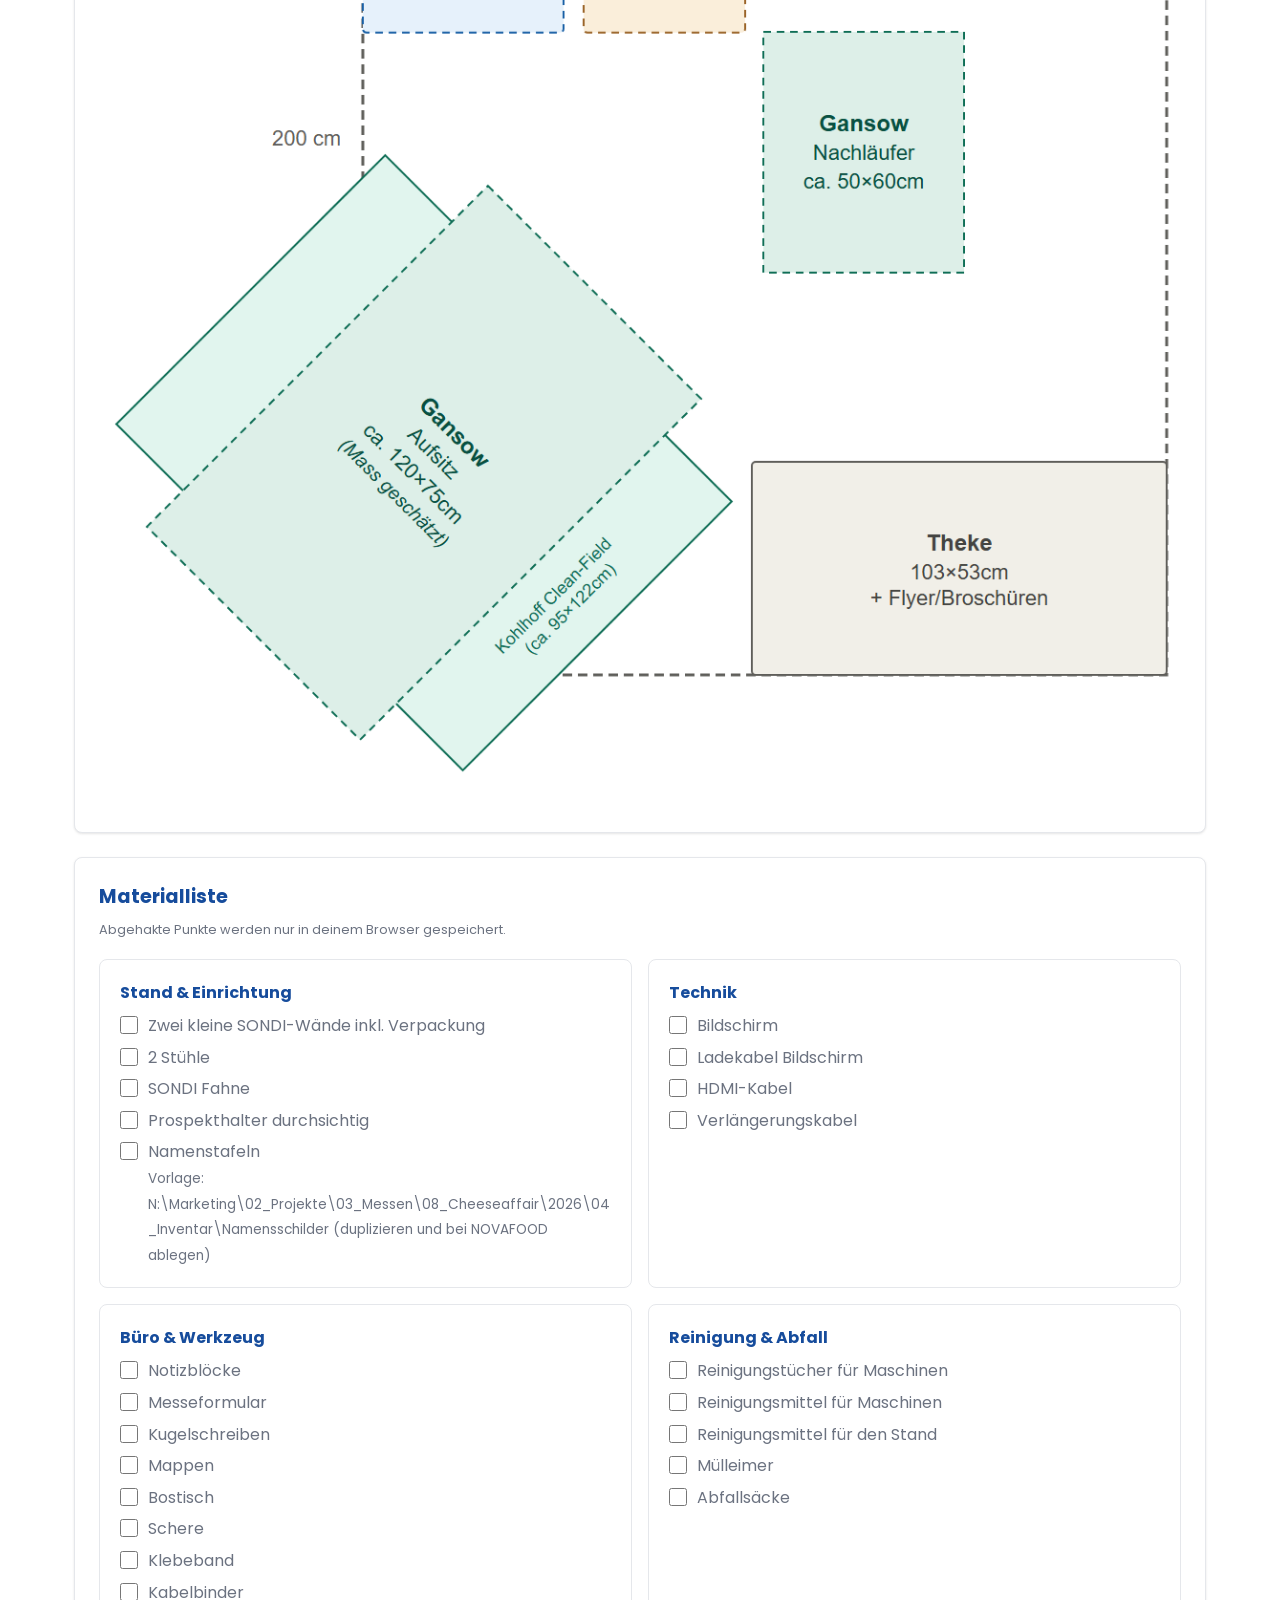
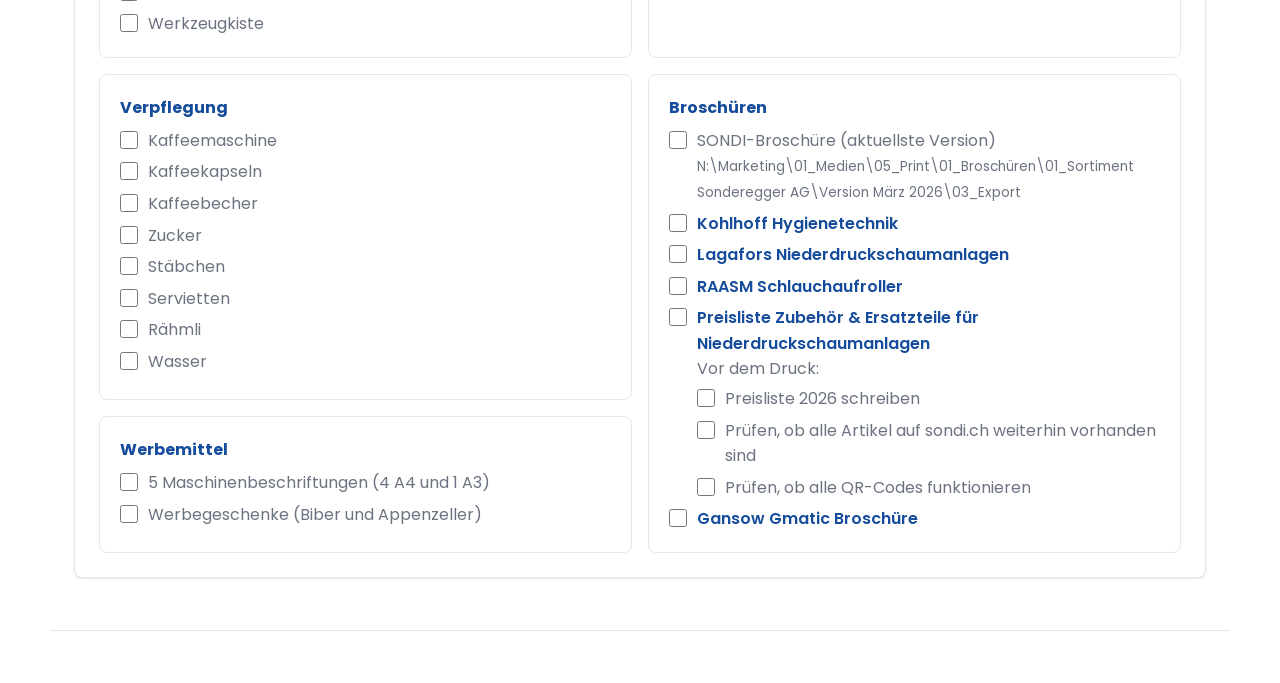
==== commit dfd94700: "Materialliste: Rähmli (Verpflegung) und SONDI Fahne (Stand & Einrichtung) ergänzen Co-Authored-By: C" ====
--- a/administration.html
+++ b/administration.html
@@ -195,6 +195,7 @@
             <ul class="checklist">
               <li>Zwei kleine SONDI-Wände inkl. Verpackung</li>
               <li>2 Stühle</li>
+              <li>SONDI Fahne</li>
               <li>Prospekthalter durchsichtig</li>
               <li>Namenstafeln<br><span style="font-size:0.85rem;">Vorlage: N:\Marketing\02_Projekte\03_Messen\08_Cheeseaffair\2026\04_Inventar\Namensschilder (duplizieren und bei NOVAFOOD ablegen)</span></li>
             </ul>
@@ -241,6 +242,7 @@
               <li>Zucker</li>
               <li>Stäbchen</li>
               <li>Servietten</li>
+              <li>Rähmli</li>
               <li>Wasser</li>
             </ul>
           </article>
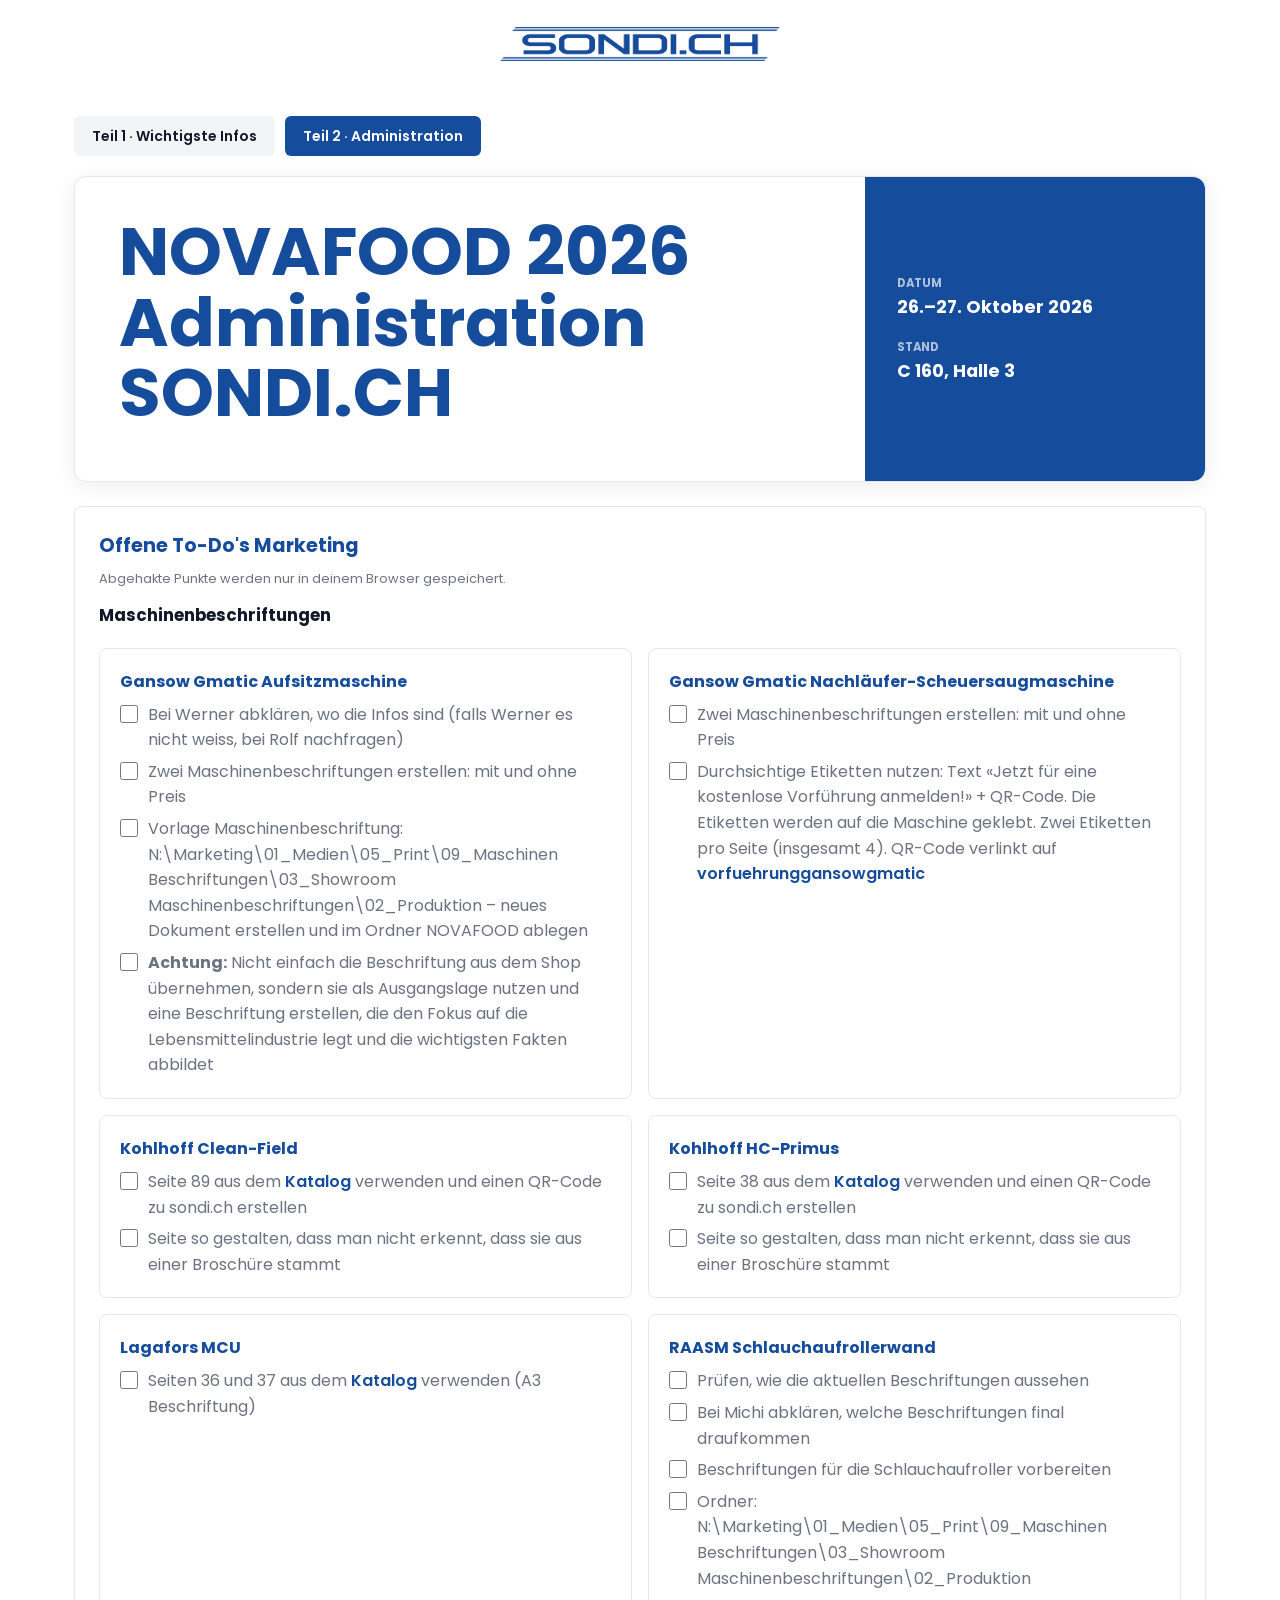
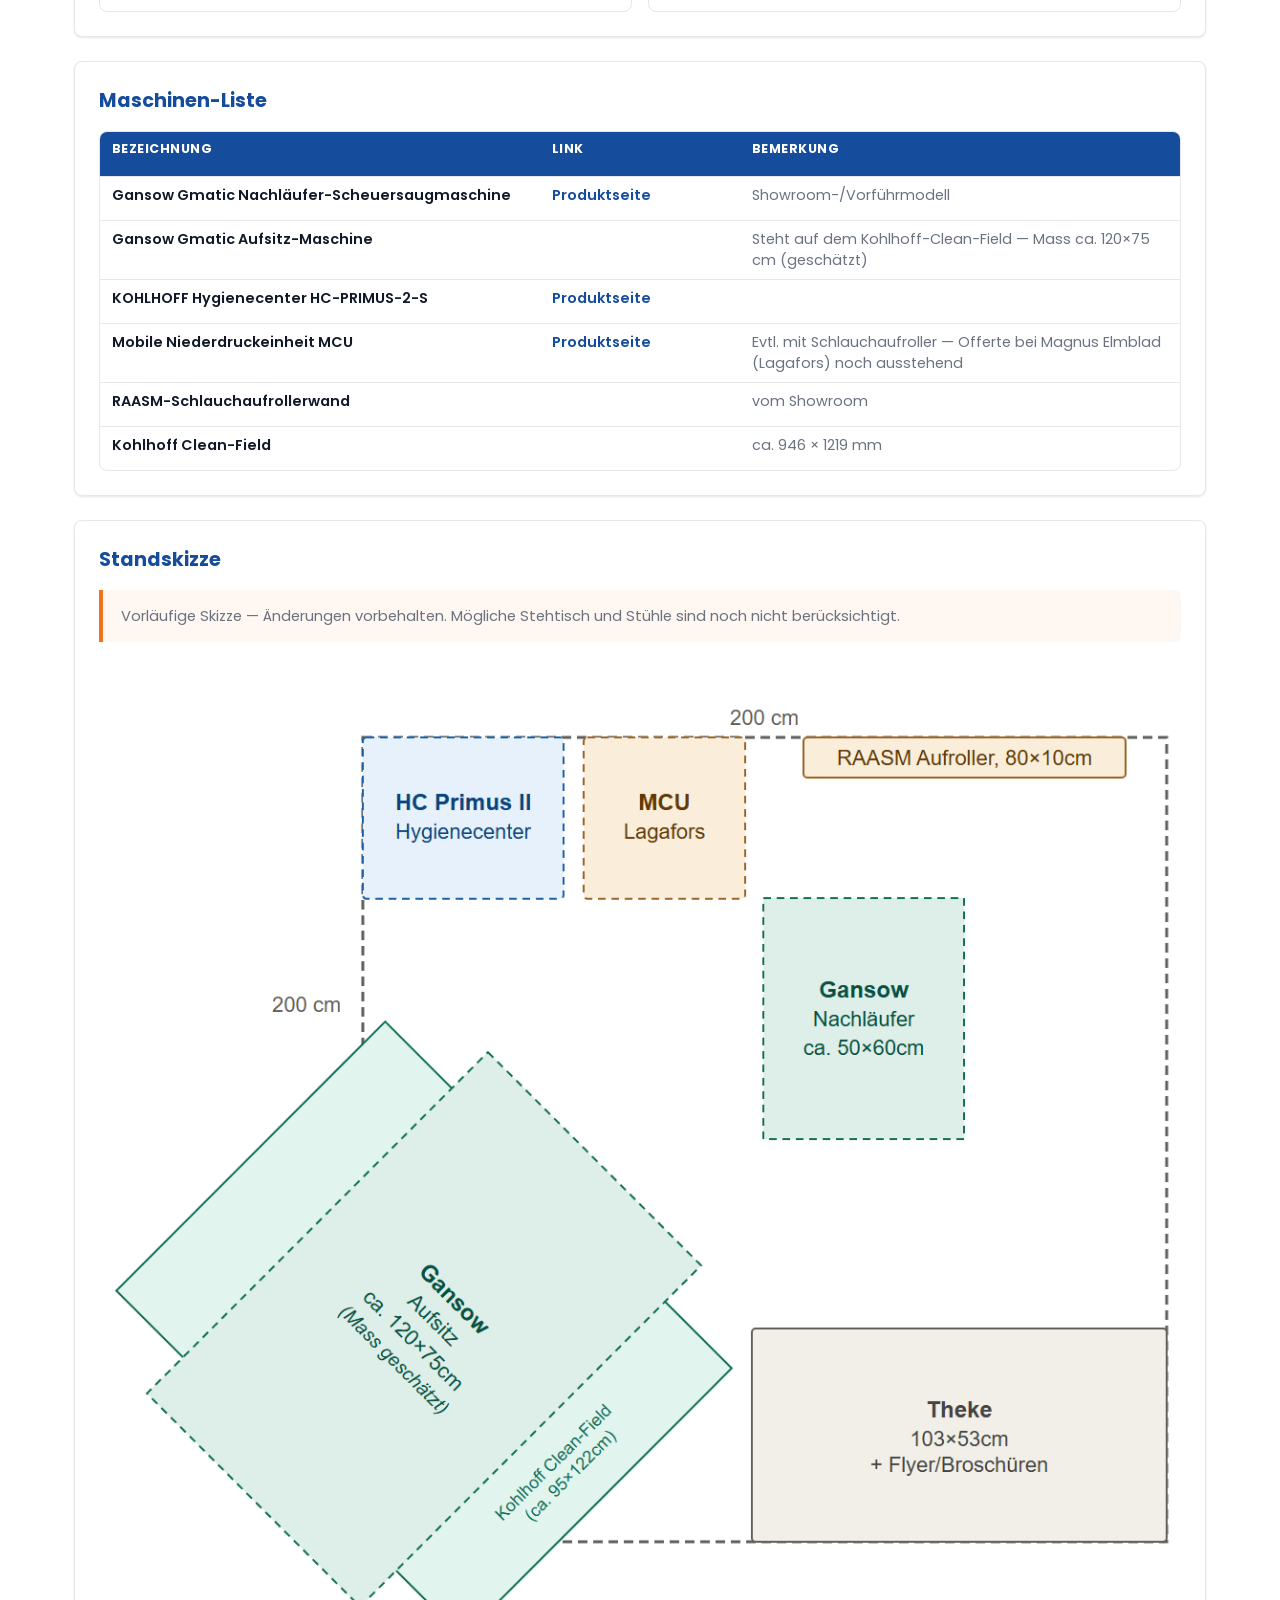
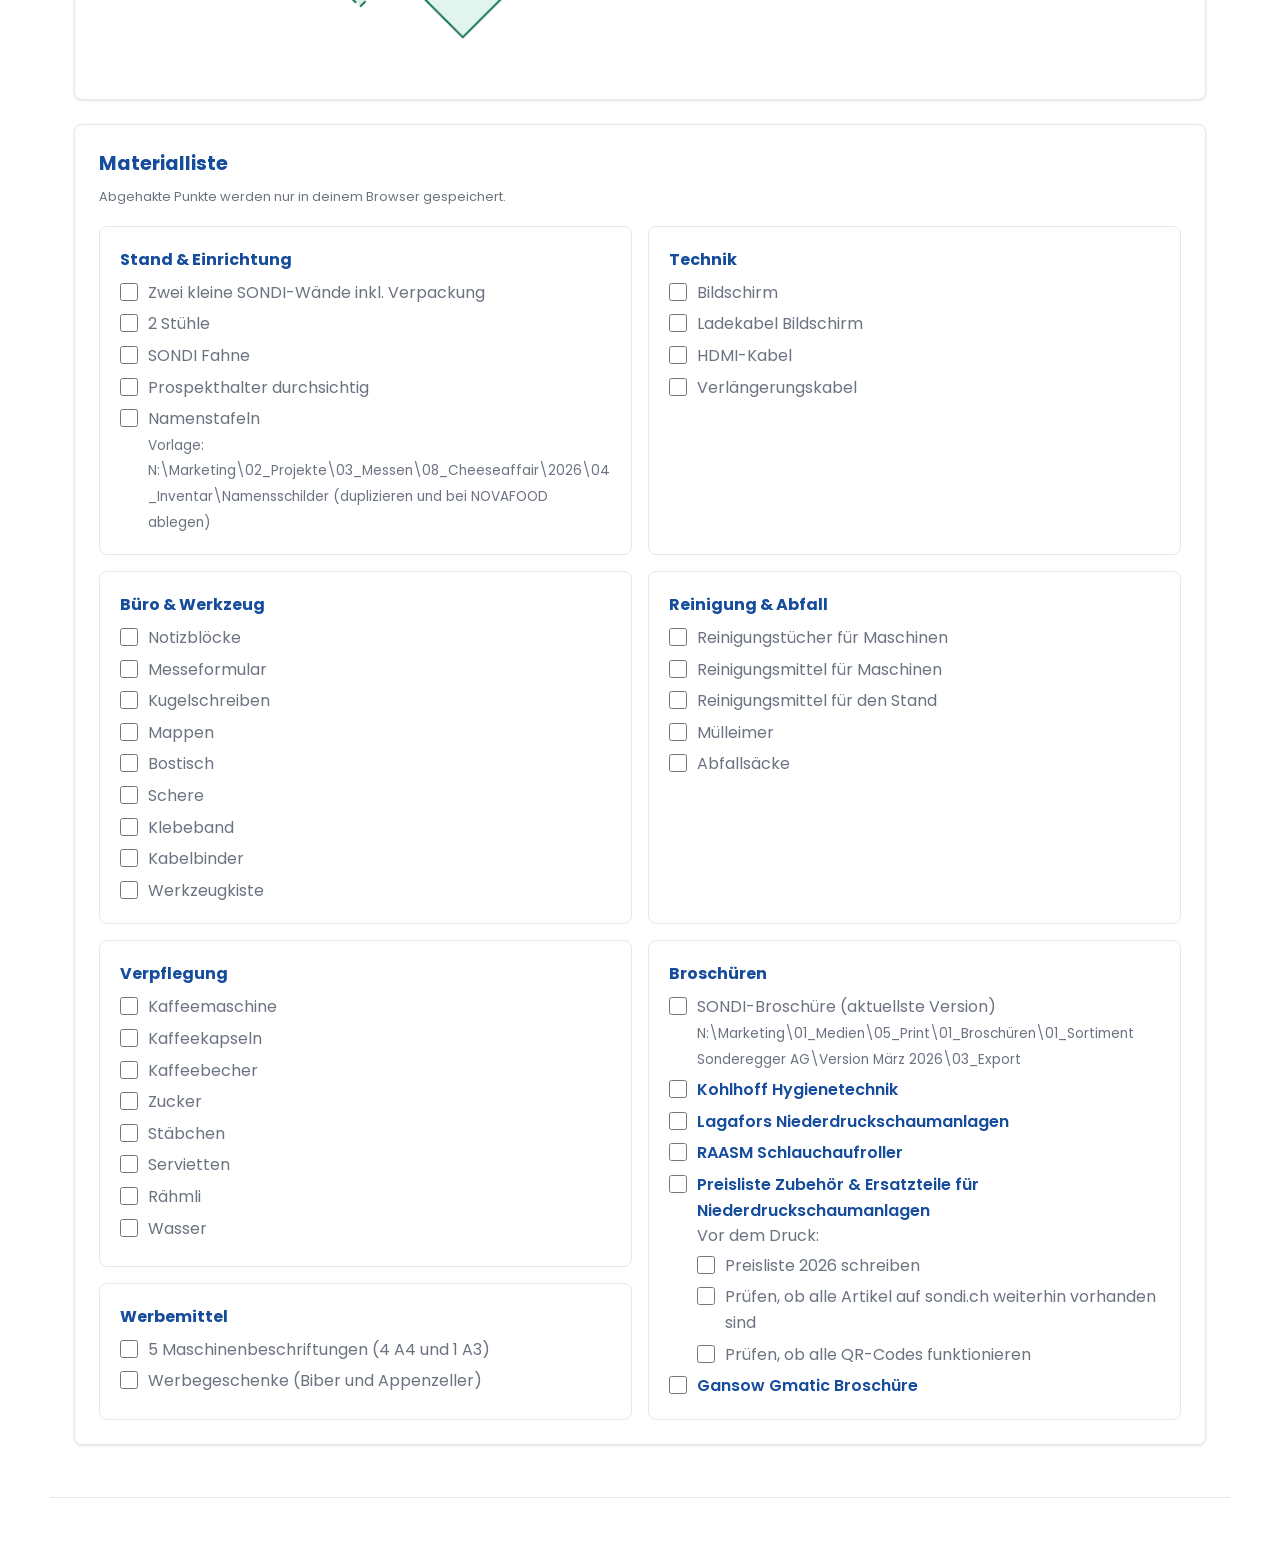
==== commit 73ebdbc7: "Aufbau/Abbau/Anlieferung nach Teil 1, Parkkarten umbenannt, Teilnehmer und Hinweise angepasst Co-Aut" ====
--- a/administration.html
+++ b/administration.html
@@ -95,64 +95,6 @@
             </ul>
           </article>
         </div>
-      </section>
-
-      <section class="info-band aufbau-detail" id="aufbau">
-        <div class="section-head compact">
-          <h2>Aufbau – Details</h2>
-        </div>
-        <div class="kv-list">
-          <div class="kv-row">
-            <span class="kv-key">Fr, 23.10.2026</span>
-            <span>15:00 – 19:00 Uhr</span>
-          </div>
-          <div class="kv-row">
-            <span class="kv-key">Sa/So, 24.–25.10.</span>
-            <span>keine Aufbautage</span>
-          </div>
-          <div class="kv-row">
-            <span class="kv-key">Mo, 26.10.2026</span>
-            <span>06:00 – 09:00 Uhr</span>
-          </div>
-        </div>
-      </section>
-
-      <section class="info-band" id="abbau">
-        <div class="section-head compact">
-          <h2>Abbau – Details</h2>
-        </div>
-        <div class="kv-list">
-          <div class="kv-row">
-            <span class="kv-key">Abbau</span>
-            <span>17:00 – 20:00 Uhr</span>
-          </div>
-        </div>
-      </section>
-
-      <section class="info-band" id="parkplaetze">
-        <div class="section-head compact">
-          <h2>Anlieferungen — Lieferzeiten</h2>
-        </div>
-        <div class="kv-list">
-          <div class="kv-row">
-            <span class="kv-key">Fr, 23.10.2026</span>
-            <span>15:00 – 19:00 Uhr</span>
-          </div>
-          <div class="kv-row">
-            <span class="kv-key">Sa/So, 24.–25.10.</span>
-            <span>Halle geschlossen</span>
-          </div>
-          <div class="kv-row">
-            <span class="kv-key">Mo, 26.10.2026</span>
-            <span>06:00 – 10:00 Uhr</span>
-          </div>
-          <div class="kv-row">
-            <span class="kv-key">Di, 27.10.2026</span>
-            <span>09:00 – 10:00 Uhr</span>
-          </div>
-        </div>
-        <div class="notice">Während der Messe (Mo 26.–Di 27.10.2026, 10:00–17:00 Uhr) ist die Einfahrt ins Gelände mit Fahrzeugen nicht gestattet.</div>
-        <a class="primary-action" href="novafood-2026-gelaendeplan-parkplatz-anlieferung.pdf" target="_blank" rel="noreferrer" style="margin-top:12px;">Geländeplan / Parkplatz / Anlieferung (PDF)</a>
       </section>
 
       <section class="table-section" id="maschinen">
